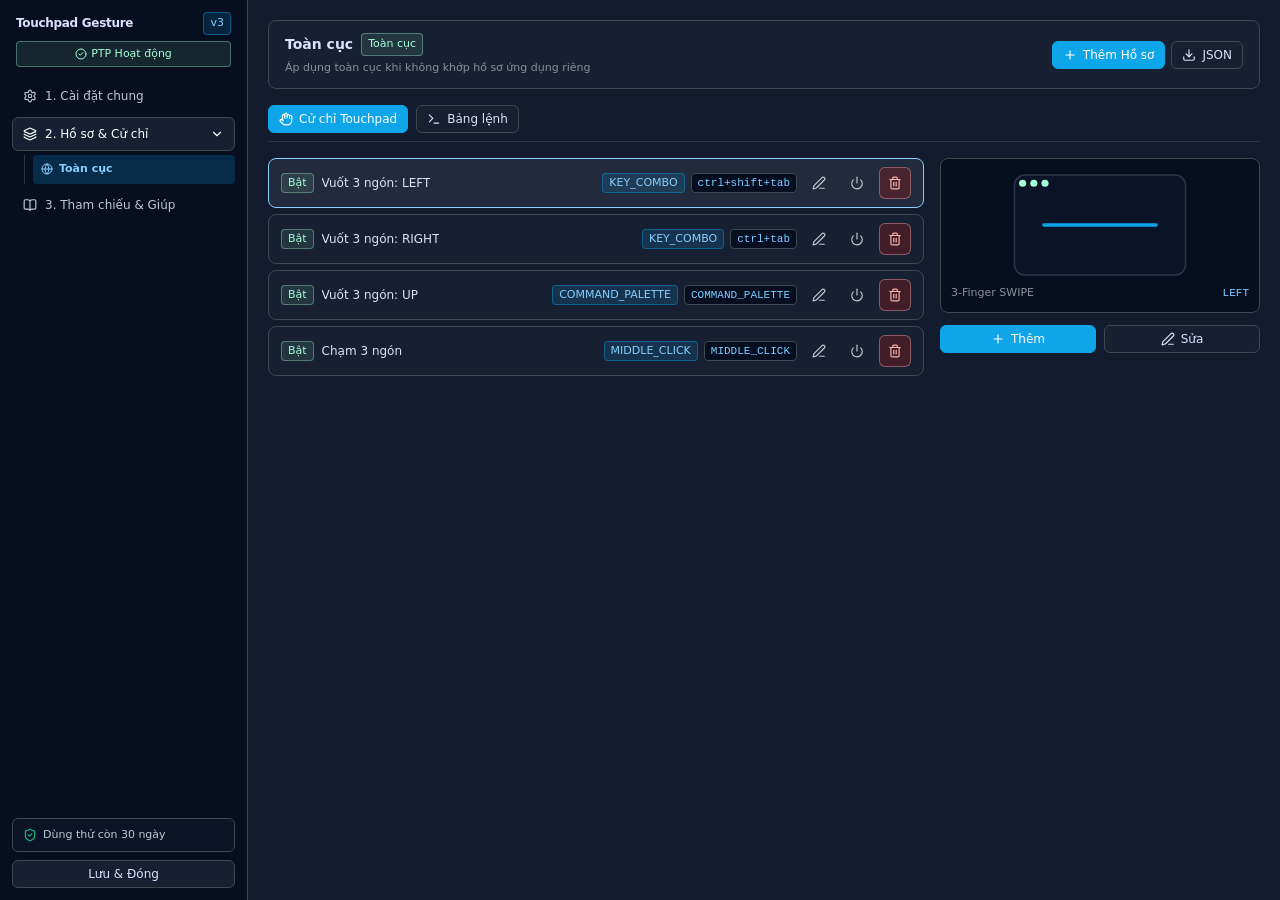
==== src/ui_dist/index.html @ 0cfd2b3a "feat(v3-ui): port Fluent V3 WebView2 UI, 8-action dispatcher, and kernel services from Touchpad Gest" ====
<!doctype html>
<html lang="en" class="dark">
  <head>
    <meta charset="UTF-8" />
    <meta name="viewport" content="width=device-width, initial-scale=1.0" />
    <title>UI Studio</title>
    <script type="module" crossorigin src="./assets/index-ChgM2ACS.js"></script>
    <link rel="stylesheet" crossorigin href="./assets/index-x9aZYpCh.css">
  </head>
  <body class="bg-[#0b1326] text-[#dae2fd] antialiased selection:bg-[#0ea5e9]/30">
    <div id="root"></div>
  </body>
</html>
---- src/ui_dist/assets/index-x9aZYpCh.css ----
/*! tailwindcss v4.3.5 | MIT License | https://tailwindcss.com */
@layer properties{@supports (((-webkit-hyphens:none)) and (not (margin-trim:block))) or ((-moz-orient:inline) and (not (color:rgb(from red r g b)))){*,:before,:after,::backdrop{--tw-translate-x:0;--tw-translate-y:0;--tw-translate-z:0;--tw-scale-x:1;--tw-scale-y:1;--tw-scale-z:1;--tw-rotate-x:initial;--tw-rotate-y:initial;--tw-rotate-z:initial;--tw-skew-x:initial;--tw-skew-y:initial;--tw-pan-x:initial;--tw-pan-y:initial;--tw-pinch-zoom:initial;--tw-space-y-reverse:0;--tw-space-x-reverse:0;--tw-divide-x-reverse:0;--tw-border-style:solid;--tw-divide-y-reverse:0;--tw-leading:initial;--tw-font-weight:initial;--tw-tracking:initial;--tw-ordinal:initial;--tw-slashed-zero:initial;--tw-numeric-figure:initial;--tw-numeric-spacing:initial;--tw-numeric-fraction:initial;--tw-shadow:0 0 #0000;--tw-shadow-color:initial;--tw-shadow-alpha:100%;--tw-inset-shadow:0 0 #0000;--tw-inset-shadow-color:initial;--tw-inset-shadow-alpha:100%;--tw-ring-color:initial;--tw-ring-shadow:0 0 #0000;--tw-inset-ring-color:initial;--tw-inset-ring-shadow:0 0 #0000;--tw-ring-inset:initial;--tw-ring-offset-width:0px;--tw-ring-offset-color:#fff;--tw-ring-offset-shadow:0 0 #0000;--tw-outline-style:solid;--tw-blur:initial;--tw-brightness:initial;--tw-contrast:initial;--tw-grayscale:initial;--tw-hue-rotate:initial;--tw-invert:initial;--tw-opacity:initial;--tw-saturate:initial;--tw-sepia:initial;--tw-drop-shadow:initial;--tw-drop-shadow-color:initial;--tw-drop-shadow-alpha:100%;--tw-drop-shadow-size:initial;--tw-backdrop-blur:initial;--tw-backdrop-brightness:initial;--tw-backdrop-contrast:initial;--tw-backdrop-grayscale:initial;--tw-backdrop-hue-rotate:initial;--tw-backdrop-invert:initial;--tw-backdrop-opacity:initial;--tw-backdrop-saturate:initial;--tw-backdrop-sepia:initial}}}@layer theme{:root,:host{--font-sans:"Segoe UI", system-ui, -apple-system, sans-serif;--font-mono:ui-monospace, SFMono-Regular, Menlo, Monaco, Consolas, "Liberation Mono", "Courier New", monospace;--color-black:#000;--color-white:#fff;--spacing:.25rem;--container-lg:32rem;--container-2xl:42rem;--container-6xl:72rem;--text-xs:.75rem;--text-xs--line-height:calc(1 / .75);--text-sm:.875rem;--text-sm--line-height:calc(1.25 / .875);--text-base:1rem;--text-base--line-height:calc(1.5 / 1);--text-lg:1.125rem;--text-lg--line-height:calc(1.75 / 1.125);--text-xl:1.25rem;--text-xl--line-height:calc(1.75 / 1.25);--font-weight-medium:500;--font-weight-semibold:600;--font-weight-bold:700;--tracking-tight:-.025em;--tracking-wide:.025em;--tracking-wider:.05em;--tracking-widest:.1em;--leading-tight:1.25;--leading-relaxed:1.625;--radius-md:.375rem;--radius-lg:.5rem;--radius-xl:.75rem;--default-transition-duration:.15s;--default-transition-timing-function:cubic-bezier(.4, 0, .2, 1);--default-font-family:var(--font-sans);--default-mono-font-family:var(--font-mono);--color-bg-root:#0b1326;--color-fg-main:#dae2fd}}@layer base{*,:after,:before,::backdrop{box-sizing:border-box;border:0 solid;margin:0;padding:0}::file-selector-button{box-sizing:border-box;border:0 solid;margin:0;padding:0}html,:host{-webkit-text-size-adjust:100%;tab-size:4;line-height:1.5;font-family:var(--default-font-family,-apple-system, BlinkMacSystemFont, "Segoe UI", Roboto, "Helvetica Neue", "Noto Sans", Arial, sans-serif, "Apple Color Emoji", "Segoe UI Emoji", "Segoe UI Symbol", "Noto Color Emoji");font-feature-settings:var(--default-font-feature-settings,normal);font-variation-settings:var(--default-font-variation-settings,normal);-webkit-tap-highlight-color:transparent}hr{height:0;color:inherit;border-top-width:1px}abbr:where([title]){-webkit-text-decoration:underline dotted;text-decoration:underline dotted}h1,h2,h3,h4,h5,h6{font-size:inherit;font-weight:inherit}a{color:inherit;-webkit-text-decoration:inherit;-webkit-text-decoration:inherit;-webkit-text-decoration:inherit;-webkit-text-decoration:inherit;text-decoration:inherit}b,strong{font-weight:bolder}code,kbd,samp,pre{font-family:var(--default-mono-font-family,ui-monospace, SFMono-Regular, Menlo, Monaco, Consolas, "Liberation Mono", "Courier New", monospace);font-feature-settings:var(--default-mono-font-feature-settings,normal);font-variation-settings:var(--default-mono-font-variation-settings,normal);font-size:1em}small{font-size:80%}sub,sup{vertical-align:baseline;font-size:75%;line-height:0;position:relative}sub{bottom:-.25em}sup{top:-.5em}table{text-indent:0;border-color:inherit;border-collapse:collapse}:-moz-focusring:where(:not(iframe)){outline:auto}progress{vertical-align:baseline}summary{display:list-item}ol,ul,menu{list-style:none}img,svg,video,canvas,audio,iframe,embed,object{vertical-align:middle;display:block}img,video{max-width:100%;height:auto}button,input,select,optgroup,textarea{font:inherit;font-feature-settings:inherit;font-variation-settings:inherit;letter-spacing:inherit;color:inherit;opacity:1;background-color:#0000;border-radius:0}::file-selector-button{font:inherit;font-feature-settings:inherit;font-variation-settings:inherit;letter-spacing:inherit;color:inherit;opacity:1;background-color:#0000;border-radius:0}:where(select:is([multiple],[size])) optgroup{font-weight:bolder}:where(select:is([multiple],[size])) optgroup option{padding-inline-start:20px}::file-selector-button{margin-inline-end:4px}::placeholder{opacity:1}@supports (not ((-webkit-appearance:-apple-pay-button))) or (contain-intrinsic-size:1px){::placeholder{color:currentColor}@supports (color:color-mix(in lab, red, red)){::placeholder{color:color-mix(in oklab, currentcolor 50%, transparent)}}}textarea{resize:vertical}::-webkit-search-decoration{-webkit-appearance:none}::-webkit-date-and-time-value{min-height:1lh;text-align:inherit}::-webkit-datetime-edit{display:inline-flex}::-webkit-datetime-edit-fields-wrapper{padding:0}::-webkit-datetime-edit{padding-block:0}::-webkit-datetime-edit-year-field{padding-block:0}::-webkit-datetime-edit-month-field{padding-block:0}::-webkit-datetime-edit-day-field{padding-block:0}::-webkit-datetime-edit-hour-field{padding-block:0}::-webkit-datetime-edit-minute-field{padding-block:0}::-webkit-datetime-edit-second-field{padding-block:0}::-webkit-datetime-edit-millisecond-field{padding-block:0}::-webkit-datetime-edit-meridiem-field{padding-block:0}::-webkit-calendar-picker-indicator{line-height:1}:-moz-ui-invalid{box-shadow:none}button,input:where([type=button],[type=reset],[type=submit]){appearance:button}::file-selector-button{appearance:button}::-webkit-inner-spin-button{height:auto}::-webkit-outer-spin-button{height:auto}[hidden]:where(:not([hidden=until-found])){display:none!important}html,body,#root{height:100%;margin:0;overflow:hidden}body{font-family:var(--font-sans);background-color:var(--color-bg-root);color:var(--color-fg-main)}}@layer components;@layer utilities{.\@container{container-type:inline-size}.pointer-events-none{pointer-events:none}.collapse{visibility:collapse}.invisible{visibility:hidden}.visible{visibility:visible}.sr-only{clip-path:inset(50%);white-space:nowrap;border-width:0;width:1px;height:1px;margin:-1px;padding:0;position:absolute;overflow:hidden}.not-sr-only{clip-path:none;white-space:normal;width:auto;height:auto;margin:0;padding:0;position:static;overflow:visible}.absolute{position:absolute}.fixed{position:fixed}.relative{position:relative}.static{position:static}.sticky{position:sticky}.inset-0{inset:0}.top-1\/2{top:50%}.top-2{top:calc(var(--spacing) * 2)}.top-3\.5{top:calc(var(--spacing) * 3.5)}.right-3\.5{right:calc(var(--spacing) * 3.5)}.left-1\/2{left:50%}.left-2\.5{left:calc(var(--spacing) * 2.5)}.isolate{isolation:isolate}.isolation-auto{isolation:auto}.z-50{z-index:50}.container{width:100%}@media (width>=40rem){.container{max-width:40rem}}@media (width>=48rem){.container{max-width:48rem}}@media (width>=64rem){.container{max-width:64rem}}@media (width>=80rem){.container{max-width:80rem}}@media (width>=96rem){.container{max-width:96rem}}.mx-auto{margin-inline:auto}.mt-1{margin-top:var(--spacing)}.mt-1\.5{margin-top:calc(var(--spacing) * 1.5)}.mt-2{margin-top:calc(var(--spacing) * 2)}.mt-3{margin-top:calc(var(--spacing) * 3)}.mr-1{margin-right:var(--spacing)}.mb-1{margin-bottom:var(--spacing)}.ml-3{margin-left:calc(var(--spacing) * 3)}.ml-6{margin-left:calc(var(--spacing) * 6)}.block{display:block}.contents{display:contents}.flex{display:flex}.flow-root{display:flow-root}.grid{display:grid}.hidden{display:none}.inline{display:inline}.inline-block{display:inline-block}.inline-flex{display:inline-flex}.inline-grid{display:inline-grid}.inline-table{display:inline-table}.list-item{display:list-item}.table{display:table}.table-caption{display:table-caption}.table-cell{display:table-cell}.table-column{display:table-column}.table-column-group{display:table-column-group}.table-footer-group{display:table-footer-group}.table-header-group{display:table-header-group}.table-row{display:table-row}.table-row-group{display:table-row-group}.h-1\.5{height:calc(var(--spacing) * 1.5)}.h-3{height:calc(var(--spacing) * 3)}.h-3\.5{height:calc(var(--spacing) * 3.5)}.h-4{height:calc(var(--spacing) * 4)}.h-5{height:calc(var(--spacing) * 5)}.h-7{height:calc(var(--spacing) * 7)}.h-8{height:calc(var(--spacing) * 8)}.h-9{height:calc(var(--spacing) * 9)}.h-11{height:calc(var(--spacing) * 11)}.h-28{height:calc(var(--spacing) * 28)}.h-\[calc\(100\%-1\.75rem\)\]{height:calc(100% - 1.75rem)}.h-full{height:100%}.h-screen{height:100vh}.max-h-28{max-height:calc(var(--spacing) * 28)}.max-h-32{max-height:calc(var(--spacing) * 32)}.max-h-48{max-height:calc(var(--spacing) * 48)}.max-h-56{max-height:calc(var(--spacing) * 56)}.max-h-60{max-height:calc(var(--spacing) * 60)}.max-h-\[88vh\]{max-height:88vh}.max-h-\[460px\]{max-height:460px}.min-h-0{min-height:0}.min-h-\[420px\]{min-height:420px}.w-1\.5{width:calc(var(--spacing) * 1.5)}.w-3{width:calc(var(--spacing) * 3)}.w-3\.5{width:calc(var(--spacing) * 3.5)}.w-4{width:calc(var(--spacing) * 4)}.w-8{width:calc(var(--spacing) * 8)}.w-9{width:calc(var(--spacing) * 9)}.w-12{width:calc(var(--spacing) * 12)}.w-16{width:calc(var(--spacing) * 16)}.w-28{width:calc(var(--spacing) * 28)}.w-\[248px\]{width:248px}.w-full{width:100%}.w-screen{width:100vw}.max-w-2xl{max-width:var(--container-2xl)}.max-w-6xl{max-width:var(--container-6xl)}.max-w-lg{max-width:var(--container-lg)}.min-w-0{min-width:0}.min-w-\[120px\]{min-width:120px}.min-w-\[140px\]{min-width:140px}.flex-1{flex:1}.shrink{flex-shrink:1}.shrink-0{flex-shrink:0}.grow{flex-grow:1}.border-collapse{border-collapse:collapse}.-translate-x-1\/2{--tw-translate-x:calc(calc(1 / 2 * 100%) * -1);translate:var(--tw-translate-x) var(--tw-translate-y)}.-translate-y-1\/2{--tw-translate-y:calc(calc(1 / 2 * 100%) * -1);translate:var(--tw-translate-x) var(--tw-translate-y)}.translate-none{translate:none}.scale-3d{scale:var(--tw-scale-x) var(--tw-scale-y) var(--tw-scale-z)}.transform{transform:var(--tw-rotate-x, ) var(--tw-rotate-y, ) var(--tw-rotate-z, ) var(--tw-skew-x, ) var(--tw-skew-y, )}.cursor-pointer{cursor:pointer}.touch-pinch-zoom{--tw-pinch-zoom:pinch-zoom;touch-action:var(--tw-pan-x, ) var(--tw-pan-y, ) var(--tw-pinch-zoom, )}.resize{resize:both}.grid-cols-1{grid-template-columns:repeat(1,minmax(0,1fr))}.grid-cols-2{grid-template-columns:repeat(2,minmax(0,1fr))}.flex-col{flex-direction:column}.flex-wrap{flex-wrap:wrap}.items-center{align-items:center}.justify-between{justify-content:space-between}.justify-center{justify-content:center}.justify-end{justify-content:flex-end}.justify-start{justify-content:flex-start}.gap-1{gap:var(--spacing)}.gap-1\.5{gap:calc(var(--spacing) * 1.5)}.gap-2{gap:calc(var(--spacing) * 2)}.gap-2\.5{gap:calc(var(--spacing) * 2.5)}.gap-3{gap:calc(var(--spacing) * 3)}.gap-4{gap:calc(var(--spacing) * 4)}:where(.space-y-0\.5>:not(:last-child)){--tw-space-y-reverse:0;margin-block-start:calc(calc(var(--spacing) * .5) * var(--tw-space-y-reverse));margin-block-end:calc(calc(var(--spacing) * .5) * calc(1 - var(--tw-space-y-reverse)))}:where(.space-y-1>:not(:last-child)){--tw-space-y-reverse:0;margin-block-start:calc(var(--spacing) * var(--tw-space-y-reverse));margin-block-end:calc(var(--spacing) * calc(1 - var(--tw-space-y-reverse)))}:where(.space-y-1\.5>:not(:last-child)){--tw-space-y-reverse:0;margin-block-start:calc(calc(var(--spacing) * 1.5) * var(--tw-space-y-reverse));margin-block-end:calc(calc(var(--spacing) * 1.5) * calc(1 - var(--tw-space-y-reverse)))}:where(.space-y-2>:not(:last-child)){--tw-space-y-reverse:0;margin-block-start:calc(calc(var(--spacing) * 2) * var(--tw-space-y-reverse));margin-block-end:calc(calc(var(--spacing) * 2) * calc(1 - var(--tw-space-y-reverse)))}:where(.space-y-2\.5>:not(:last-child)){--tw-space-y-reverse:0;margin-block-start:calc(calc(var(--spacing) * 2.5) * var(--tw-space-y-reverse));margin-block-end:calc(calc(var(--spacing) * 2.5) * calc(1 - var(--tw-space-y-reverse)))}:where(.space-y-3>:not(:last-child)){--tw-space-y-reverse:0;margin-block-start:calc(calc(var(--spacing) * 3) * var(--tw-space-y-reverse));margin-block-end:calc(calc(var(--spacing) * 3) * calc(1 - var(--tw-space-y-reverse)))}:where(.space-y-3\.5>:not(:last-child)){--tw-space-y-reverse:0;margin-block-start:calc(calc(var(--spacing) * 3.5) * var(--tw-space-y-reverse));margin-block-end:calc(calc(var(--spacing) * 3.5) * calc(1 - var(--tw-space-y-reverse)))}:where(.space-y-4>:not(:last-child)){--tw-space-y-reverse:0;margin-block-start:calc(calc(var(--spacing) * 4) * var(--tw-space-y-reverse));margin-block-end:calc(calc(var(--spacing) * 4) * calc(1 - var(--tw-space-y-reverse)))}:where(.space-y-5>:not(:last-child)){--tw-space-y-reverse:0;margin-block-start:calc(calc(var(--spacing) * 5) * var(--tw-space-y-reverse));margin-block-end:calc(calc(var(--spacing) * 5) * calc(1 - var(--tw-space-y-reverse)))}:where(.space-y-reverse>:not(:last-child)){--tw-space-y-reverse:1}:where(.space-x-reverse>:not(:last-child)){--tw-space-x-reverse:1}:where(.divide-x>:not(:last-child)){--tw-divide-x-reverse:0;border-inline-style:var(--tw-border-style);border-inline-start-width:calc(1px * var(--tw-divide-x-reverse));border-inline-end-width:calc(1px * calc(1 - var(--tw-divide-x-reverse)))}:where(.divide-y>:not(:last-child)){--tw-divide-y-reverse:0;border-bottom-style:var(--tw-border-style);border-top-style:var(--tw-border-style);border-top-width:calc(1px * var(--tw-divide-y-reverse));border-bottom-width:calc(1px * calc(1 - var(--tw-divide-y-reverse)))}:where(.divide-y-reverse>:not(:last-child)){--tw-divide-y-reverse:1}.truncate{text-overflow:ellipsis;white-space:nowrap;overflow:hidden}.overflow-auto{overflow:auto}.overflow-hidden{overflow:hidden}.overflow-y-auto{overflow-y:auto}.rounded{border-radius:.25rem}.rounded-full{border-radius:2147483647px}.rounded-lg{border-radius:var(--radius-lg)}.rounded-md{border-radius:var(--radius-md)}.rounded-xl{border-radius:var(--radius-xl)}.rounded-s{border-start-start-radius:.25rem;border-end-start-radius:.25rem}.rounded-ss{border-start-start-radius:.25rem}.rounded-e{border-start-end-radius:.25rem;border-end-end-radius:.25rem}.rounded-se{border-start-end-radius:.25rem}.rounded-ee{border-end-end-radius:.25rem}.rounded-es{border-end-start-radius:.25rem}.rounded-t{border-top-left-radius:.25rem;border-top-right-radius:.25rem}.rounded-l{border-top-left-radius:.25rem;border-bottom-left-radius:.25rem}.rounded-tl{border-top-left-radius:.25rem}.rounded-r{border-top-right-radius:.25rem;border-bottom-right-radius:.25rem}.rounded-tr{border-top-right-radius:.25rem}.rounded-b{border-bottom-right-radius:.25rem;border-bottom-left-radius:.25rem}.rounded-br{border-bottom-right-radius:.25rem}.rounded-bl{border-bottom-left-radius:.25rem}.border{border-style:var(--tw-border-style);border-width:1px}.border-x{border-inline-style:var(--tw-border-style);border-inline-width:1px}.border-y{border-block-style:var(--tw-border-style);border-block-width:1px}.border-s{border-inline-start-style:var(--tw-border-style);border-inline-start-width:1px}.border-e{border-inline-end-style:var(--tw-border-style);border-inline-end-width:1px}.border-bs{border-block-start-style:var(--tw-border-style);border-block-start-width:1px}.border-be{border-block-end-style:var(--tw-border-style);border-block-end-width:1px}.border-t{border-top-style:var(--tw-border-style);border-top-width:1px}.border-r{border-right-style:var(--tw-border-style);border-right-width:1px}.border-b{border-bottom-style:var(--tw-border-style);border-bottom-width:1px}.border-l{border-left-style:var(--tw-border-style);border-left-width:1px}.border-dashed{--tw-border-style:dashed;border-style:dashed}.border-\[\#0ea5e9\]{border-color:#0ea5e9}.border-\[\#0ea5e9\]\/40{border-color:oklab(68.4687% -.0798356 -.124464/.4)}.border-\[\#0ea5e9\]\/50{border-color:oklab(68.4687% -.0798356 -.124464/.5)}.border-\[\#2d3449\]{border-color:#2d3449}.border-\[\#3e4850\]{border-color:#3e4850}.border-\[\#10b981\]{border-color:#10b981}.border-\[\#89ceff\]{border-color:#89ceff}.border-\[\#a5ffd4\]\/35{border-color:oklab(93.1589% -.100532 .0312002/.35)}.border-\[\#ffb4ab\]\/40{border-color:oklab(83.8304% .0795457 .0401074/.4)}.border-transparent{border-color:#0000}.bg-\[\#0b1326\]{background-color:#0b1326}.bg-\[\#0ea5e9\]{background-color:#0ea5e9}.bg-\[\#0ea5e9\]\/5{background-color:oklab(68.4687% -.0798356 -.124464/.05)}.bg-\[\#0ea5e9\]\/15{background-color:oklab(68.4687% -.0798356 -.124464/.15)}.bg-\[\#0ea5e9\]\/20{background-color:oklab(68.4687% -.0798356 -.124464/.2)}.bg-\[\#2d3449\]{background-color:#2d3449}.bg-\[\#7f1d1d\]\/40{background-color:oklab(39.5843% .119886 .0577565/.4)}.bg-\[\#10b981\]{background-color:#10b981}.bg-\[\#060e20\]{background-color:#060e20}.bg-\[\#89ceff\]{background-color:#89ceff}.bg-\[\#131b2e\]{background-color:#131b2e}.bg-\[\#171f33\]{background-color:#171f33}.bg-\[\#222a3d\]{background-color:#222a3d}.bg-\[\#a5ffd4\]\/10{background-color:oklab(93.1589% -.100532 .0312002/.1)}.bg-\[\#ffb4ab\]\/15{background-color:oklab(83.8304% .0795457 .0401074/.15)}.bg-black\/65{background-color:#000000a6}@supports (color:color-mix(in lab, red, red)){.bg-black\/65{background-color:color-mix(in oklab, var(--color-black) 65%, transparent)}}.bg-transparent{background-color:#0000}.bg-white{background-color:var(--color-white)}.bg-repeat{background-repeat:repeat}.mask-no-clip{-webkit-mask-clip:no-clip;mask-clip:no-clip}.mask-repeat{-webkit-mask-repeat:repeat;mask-repeat:repeat}.p-0\.5{padding:calc(var(--spacing) * .5)}.p-1{padding:var(--spacing)}.p-1\.5{padding:calc(var(--spacing) * 1.5)}.p-2{padding:calc(var(--spacing) * 2)}.p-2\.5{padding:calc(var(--spacing) * 2.5)}.p-3{padding:calc(var(--spacing) * 3)}.p-4{padding:calc(var(--spacing) * 4)}.p-5{padding:calc(var(--spacing) * 5)}.p-6{padding:calc(var(--spacing) * 6)}.px-1{padding-inline:var(--spacing)}.px-1\.5{padding-inline:calc(var(--spacing) * 1.5)}.px-2{padding-inline:calc(var(--spacing) * 2)}.px-2\.5{padding-inline:calc(var(--spacing) * 2.5)}.px-3{padding-inline:calc(var(--spacing) * 3)}.px-3\.5{padding-inline:calc(var(--spacing) * 3.5)}.px-4{padding-inline:calc(var(--spacing) * 4)}.px-5{padding-inline:calc(var(--spacing) * 5)}.px-6{padding-inline:calc(var(--spacing) * 6)}.py-0\.5{padding-block:calc(var(--spacing) * .5)}.py-1{padding-block:var(--spacing)}.py-1\.5{padding-block:calc(var(--spacing) * 1.5)}.py-2{padding-block:calc(var(--spacing) * 2)}.py-3{padding-block:calc(var(--spacing) * 3)}.py-3\.5{padding-block:calc(var(--spacing) * 3.5)}.py-4{padding-block:calc(var(--spacing) * 4)}.pt-2{padding-top:calc(var(--spacing) * 2)}.pt-3{padding-top:calc(var(--spacing) * 3)}.pt-4{padding-top:calc(var(--spacing) * 4)}.pr-1{padding-right:var(--spacing)}.pb-2{padding-bottom:calc(var(--spacing) * 2)}.pb-3{padding-bottom:calc(var(--spacing) * 3)}.pb-4{padding-bottom:calc(var(--spacing) * 4)}.pl-1{padding-left:var(--spacing)}.pl-2{padding-left:calc(var(--spacing) * 2)}.pl-2\.5{padding-left:calc(var(--spacing) * 2.5)}.pl-8{padding-left:calc(var(--spacing) * 8)}.text-center{text-align:center}.text-left{text-align:left}.font-mono{font-family:var(--font-mono)}.text-base{font-size:var(--text-base);line-height:var(--tw-leading,var(--text-base--line-height))}.text-lg{font-size:var(--text-lg);line-height:var(--tw-leading,var(--text-lg--line-height))}.text-sm{font-size:var(--text-sm);line-height:var(--tw-leading,var(--text-sm--line-height))}.text-xl{font-size:var(--text-xl);line-height:var(--tw-leading,var(--text-xl--line-height))}.text-xs{font-size:var(--text-xs);line-height:var(--tw-leading,var(--text-xs--line-height))}.text-\[10px\]{font-size:10px}.text-\[11px\]{font-size:11px}.leading-relaxed{--tw-leading:var(--leading-relaxed);line-height:var(--leading-relaxed)}.leading-tight{--tw-leading:var(--leading-tight);line-height:var(--leading-tight)}.font-bold{--tw-font-weight:var(--font-weight-bold);font-weight:var(--font-weight-bold)}.font-medium{--tw-font-weight:var(--font-weight-medium);font-weight:var(--font-weight-medium)}.font-semibold{--tw-font-weight:var(--font-weight-semibold);font-weight:var(--font-weight-semibold)}.tracking-tight{--tw-tracking:var(--tracking-tight);letter-spacing:var(--tracking-tight)}.tracking-wide{--tw-tracking:var(--tracking-wide);letter-spacing:var(--tracking-wide)}.tracking-wider{--tw-tracking:var(--tracking-wider);letter-spacing:var(--tracking-wider)}.tracking-widest{--tw-tracking:var(--tracking-widest);letter-spacing:var(--tracking-widest)}.text-wrap{text-wrap:wrap}.text-clip{text-overflow:clip}.text-ellipsis{text-overflow:ellipsis}.whitespace-nowrap{white-space:nowrap}.whitespace-pre-line{white-space:pre-line}.text-\[\#0ea5e9\]{color:#0ea5e9}.text-\[\#7bd0ff\]{color:#7bd0ff}.text-\[\#10b981\]{color:#10b981}.text-\[\#060e20\]{color:#060e20}.text-\[\#89ceff\]{color:#89ceff}.text-\[\#8892a0\]{color:#8892a0}.text-\[\#88929b\]{color:#88929b}.text-\[\#a5ffd4\]{color:#a5ffd4}.text-\[\#bec8d2\]{color:#bec8d2}.text-\[\#c0c1ff\]{color:#c0c1ff}.text-\[\#dae2fd\]{color:#dae2fd}.text-\[\#ffb4ab\]{color:#ffb4ab}.text-white{color:var(--color-white)}.capitalize{text-transform:capitalize}.lowercase{text-transform:lowercase}.normal-case{text-transform:none}.uppercase{text-transform:uppercase}.italic{font-style:italic}.not-italic{font-style:normal}.diagonal-fractions{--tw-numeric-fraction:diagonal-fractions;font-variant-numeric:var(--tw-ordinal, ) var(--tw-slashed-zero, ) var(--tw-numeric-figure, ) var(--tw-numeric-spacing, ) var(--tw-numeric-fraction, )}.lining-nums{--tw-numeric-figure:lining-nums;font-variant-numeric:var(--tw-ordinal, ) var(--tw-slashed-zero, ) var(--tw-numeric-figure, ) var(--tw-numeric-spacing, ) var(--tw-numeric-fraction, )}.oldstyle-nums{--tw-numeric-figure:oldstyle-nums;font-variant-numeric:var(--tw-ordinal, ) var(--tw-slashed-zero, ) var(--tw-numeric-figure, ) var(--tw-numeric-spacing, ) var(--tw-numeric-fraction, )}.ordinal{--tw-ordinal:ordinal;font-variant-numeric:var(--tw-ordinal, ) var(--tw-slashed-zero, ) var(--tw-numeric-figure, ) var(--tw-numeric-spacing, ) var(--tw-numeric-fraction, )}.proportional-nums{--tw-numeric-spacing:proportional-nums;font-variant-numeric:var(--tw-ordinal, ) var(--tw-slashed-zero, ) var(--tw-numeric-figure, ) var(--tw-numeric-spacing, ) var(--tw-numeric-fraction, )}.slashed-zero{--tw-slashed-zero:slashed-zero;font-variant-numeric:var(--tw-ordinal, ) var(--tw-slashed-zero, ) var(--tw-numeric-figure, ) var(--tw-numeric-spacing, ) var(--tw-numeric-fraction, )}.stacked-fractions{--tw-numeric-fraction:stacked-fractions;font-variant-numeric:var(--tw-ordinal, ) var(--tw-slashed-zero, ) var(--tw-numeric-figure, ) var(--tw-numeric-spacing, ) var(--tw-numeric-fraction, )}.tabular-nums{--tw-numeric-spacing:tabular-nums;font-variant-numeric:var(--tw-ordinal, ) var(--tw-slashed-zero, ) var(--tw-numeric-figure, ) var(--tw-numeric-spacing, ) var(--tw-numeric-fraction, )}.normal-nums{font-variant-numeric:normal}.line-through{text-decoration-line:line-through}.no-underline{text-decoration-line:none}.overline{text-decoration-line:overline}.underline{text-decoration-line:underline}.antialiased{-webkit-font-smoothing:antialiased;-moz-osx-font-smoothing:grayscale}.subpixel-antialiased{-webkit-font-smoothing:auto;-moz-osx-font-smoothing:auto}.accent-\[\#0ea5e9\]{accent-color:#0ea5e9}.opacity-55{opacity:.55}.shadow{--tw-shadow:0 1px 3px 0 var(--tw-shadow-color,#0000001a), 0 1px 2px -1px var(--tw-shadow-color,#0000001a);box-shadow:var(--tw-inset-shadow), var(--tw-inset-ring-shadow), var(--tw-ring-offset-shadow), var(--tw-ring-shadow), var(--tw-shadow)}.shadow-2xl{--tw-shadow:0 25px 50px -12px var(--tw-shadow-color,#00000040);box-shadow:var(--tw-inset-shadow), var(--tw-inset-ring-shadow), var(--tw-ring-offset-shadow), var(--tw-ring-shadow), var(--tw-shadow)}.shadow-sm{--tw-shadow:0 1px 3px 0 var(--tw-shadow-color,#0000001a), 0 1px 2px -1px var(--tw-shadow-color,#0000001a);box-shadow:var(--tw-inset-shadow), var(--tw-inset-ring-shadow), var(--tw-ring-offset-shadow), var(--tw-ring-shadow), var(--tw-shadow)}.shadow-xl{--tw-shadow:0 20px 25px -5px var(--tw-shadow-color,#0000001a), 0 8px 10px -6px var(--tw-shadow-color,#0000001a);box-shadow:var(--tw-inset-shadow), var(--tw-inset-ring-shadow), var(--tw-ring-offset-shadow), var(--tw-ring-shadow), var(--tw-shadow)}.inset-ring{--tw-inset-ring-shadow:inset 0 0 0 1px var(--tw-inset-ring-color,currentcolor);box-shadow:var(--tw-inset-shadow), var(--tw-inset-ring-shadow), var(--tw-ring-offset-shadow), var(--tw-ring-shadow), var(--tw-shadow)}.outline{outline-style:var(--tw-outline-style);outline-width:1px}.blur{--tw-blur:blur(8px);filter:var(--tw-blur, ) var(--tw-brightness, ) var(--tw-contrast, ) var(--tw-grayscale, ) var(--tw-hue-rotate, ) var(--tw-invert, ) var(--tw-saturate, ) var(--tw-sepia, ) var(--tw-drop-shadow, )}.drop-shadow{--tw-drop-shadow-size:drop-shadow(0 1px 2px var(--tw-drop-shadow-color,#0000001a)) drop-shadow(0 1px 1px var(--tw-drop-shadow-color,#0000000f));--tw-drop-shadow:drop-shadow(0 1px 2px #0000001a) drop-shadow(0 1px 1px #0000000f);filter:var(--tw-blur, ) var(--tw-brightness, ) var(--tw-contrast, ) var(--tw-grayscale, ) var(--tw-hue-rotate, ) var(--tw-invert, ) var(--tw-saturate, ) var(--tw-sepia, ) var(--tw-drop-shadow, )}.filter\!{filter:var(--tw-blur, ) var(--tw-brightness, ) var(--tw-contrast, ) var(--tw-grayscale, ) var(--tw-hue-rotate, ) var(--tw-invert, ) var(--tw-saturate, ) var(--tw-sepia, ) var(--tw-drop-shadow, )!important}.backdrop-blur{--tw-backdrop-blur:blur(8px);-webkit-backdrop-filter:var(--tw-backdrop-blur, ) var(--tw-backdrop-brightness, ) var(--tw-backdrop-contrast, ) var(--tw-backdrop-grayscale, ) var(--tw-backdrop-hue-rotate, ) var(--tw-backdrop-invert, ) var(--tw-backdrop-opacity, ) var(--tw-backdrop-saturate, ) var(--tw-backdrop-sepia, );backdrop-filter:var(--tw-backdrop-blur, ) var(--tw-backdrop-brightness, ) var(--tw-backdrop-contrast, ) var(--tw-backdrop-grayscale, ) var(--tw-backdrop-hue-rotate, ) var(--tw-backdrop-invert, ) var(--tw-backdrop-opacity, ) var(--tw-backdrop-saturate, ) var(--tw-backdrop-sepia, )}.backdrop-blur-\[1px\]{--tw-backdrop-blur:blur(1px);-webkit-backdrop-filter:var(--tw-backdrop-blur, ) var(--tw-backdrop-brightness, ) var(--tw-backdrop-contrast, ) var(--tw-backdrop-grayscale, ) var(--tw-backdrop-hue-rotate, ) var(--tw-backdrop-invert, ) var(--tw-backdrop-opacity, ) var(--tw-backdrop-saturate, ) var(--tw-backdrop-sepia, );backdrop-filter:var(--tw-backdrop-blur, ) var(--tw-backdrop-brightness, ) var(--tw-backdrop-contrast, ) var(--tw-backdrop-grayscale, ) var(--tw-backdrop-hue-rotate, ) var(--tw-backdrop-invert, ) var(--tw-backdrop-opacity, ) var(--tw-backdrop-saturate, ) var(--tw-backdrop-sepia, )}.backdrop-grayscale{--tw-backdrop-grayscale:grayscale(100%);-webkit-backdrop-filter:var(--tw-backdrop-blur, ) var(--tw-backdrop-brightness, ) var(--tw-backdrop-contrast, ) var(--tw-backdrop-grayscale, ) var(--tw-backdrop-hue-rotate, ) var(--tw-backdrop-invert, ) var(--tw-backdrop-opacity, ) var(--tw-backdrop-saturate, ) var(--tw-backdrop-sepia, );backdrop-filter:var(--tw-backdrop-blur, ) var(--tw-backdrop-brightness, ) var(--tw-backdrop-contrast, ) var(--tw-backdrop-grayscale, ) var(--tw-backdrop-hue-rotate, ) var(--tw-backdrop-invert, ) var(--tw-backdrop-opacity, ) var(--tw-backdrop-saturate, ) var(--tw-backdrop-sepia, )}.backdrop-invert{--tw-backdrop-invert:invert(100%);-webkit-backdrop-filter:var(--tw-backdrop-blur, ) var(--tw-backdrop-brightness, ) var(--tw-backdrop-contrast, ) var(--tw-backdrop-grayscale, ) var(--tw-backdrop-hue-rotate, ) var(--tw-backdrop-invert, ) var(--tw-backdrop-opacity, ) var(--tw-backdrop-saturate, ) var(--tw-backdrop-sepia, );backdrop-filter:var(--tw-backdrop-blur, ) var(--tw-backdrop-brightness, ) var(--tw-backdrop-contrast, ) var(--tw-backdrop-grayscale, ) var(--tw-backdrop-hue-rotate, ) var(--tw-backdrop-invert, ) var(--tw-backdrop-opacity, ) var(--tw-backdrop-saturate, ) var(--tw-backdrop-sepia, )}.backdrop-sepia{--tw-backdrop-sepia:sepia(100%);-webkit-backdrop-filter:var(--tw-backdrop-blur, ) var(--tw-backdrop-brightness, ) var(--tw-backdrop-contrast, ) var(--tw-backdrop-grayscale, ) var(--tw-backdrop-hue-rotate, ) var(--tw-backdrop-invert, ) var(--tw-backdrop-opacity, ) var(--tw-backdrop-saturate, ) var(--tw-backdrop-sepia, );backdrop-filter:var(--tw-backdrop-blur, ) var(--tw-backdrop-brightness, ) var(--tw-backdrop-contrast, ) var(--tw-backdrop-grayscale, ) var(--tw-backdrop-hue-rotate, ) var(--tw-backdrop-invert, ) var(--tw-backdrop-opacity, ) var(--tw-backdrop-saturate, ) var(--tw-backdrop-sepia, )}.backdrop-filter{-webkit-backdrop-filter:var(--tw-backdrop-blur, ) var(--tw-backdrop-brightness, ) var(--tw-backdrop-contrast, ) var(--tw-backdrop-grayscale, ) var(--tw-backdrop-hue-rotate, ) var(--tw-backdrop-invert, ) var(--tw-backdrop-opacity, ) var(--tw-backdrop-saturate, ) var(--tw-backdrop-sepia, );backdrop-filter:var(--tw-backdrop-blur, ) var(--tw-backdrop-brightness, ) var(--tw-backdrop-contrast, ) var(--tw-backdrop-grayscale, ) var(--tw-backdrop-hue-rotate, ) var(--tw-backdrop-invert, ) var(--tw-backdrop-opacity, ) var(--tw-backdrop-saturate, ) var(--tw-backdrop-sepia, )}.transition{transition-property:color,background-color,border-color,outline-color,text-decoration-color,fill,stroke,--tw-gradient-from,--tw-gradient-via,--tw-gradient-to,opacity,box-shadow,transform,translate,scale,rotate,filter,-webkit-backdrop-filter,backdrop-filter,display,content-visibility,overlay,pointer-events;transition-timing-function:var(--tw-ease,var(--default-transition-timing-function));transition-duration:var(--tw-duration,var(--default-transition-duration))}.transition-colors{transition-property:color,background-color,border-color,outline-color,text-decoration-color,fill,stroke,--tw-gradient-from,--tw-gradient-via,--tw-gradient-to;transition-timing-function:var(--tw-ease,var(--default-transition-timing-function));transition-duration:var(--tw-duration,var(--default-transition-duration))}.transition-transform{transition-property:transform,translate,scale,rotate;transition-timing-function:var(--tw-ease,var(--default-transition-timing-function));transition-duration:var(--tw-duration,var(--default-transition-duration))}:where(.divide-x-reverse>:not(:last-child)){--tw-divide-x-reverse:1}.ring-inset{--tw-ring-inset:inset}.selection\:bg-\[\#0ea5e9\]\/30 ::selection{background-color:oklab(68.4687% -.0798356 -.124464/.3)}.selection\:bg-\[\#0ea5e9\]\/30::selection{background-color:oklab(68.4687% -.0798356 -.124464/.3)}.placeholder\:text-\[\#606b74\]::placeholder{color:#606b74}@media (hover:hover){.hover\:bg-\[\#0ea5e9\]\/20:hover{background-color:oklab(68.4687% -.0798356 -.124464/.2)}.hover\:bg-\[\#1e273f\]:hover{background-color:#1e273f}.hover\:bg-\[\#34d399\]:hover{background-color:#34d399}.hover\:bg-\[\#38bdf8\]:hover{background-color:#38bdf8}.hover\:bg-\[\#131b2e\]:hover{background-color:#131b2e}.hover\:bg-\[\#171f33\]:hover{background-color:#171f33}.hover\:bg-\[\#222a3d\]:hover{background-color:#222a3d}.hover\:bg-\[\#991b1b\]\/60:hover{background-color:oklab(44.3687% .143866 .0729859/.6)}.hover\:text-\[\#dae2fd\]:hover{color:#dae2fd}.hover\:text-white:hover{color:var(--color-white)}}.focus\:outline-none:focus{--tw-outline-style:none;outline-style:none}.focus-visible\:border-\[\#89ceff\]:focus-visible{border-color:#89ceff}.focus-visible\:ring-1:focus-visible{--tw-ring-shadow:var(--tw-ring-inset, ) 0 0 0 calc(1px + var(--tw-ring-offset-width)) var(--tw-ring-color,currentcolor);box-shadow:var(--tw-inset-shadow), var(--tw-inset-ring-shadow), var(--tw-ring-offset-shadow), var(--tw-ring-shadow), var(--tw-shadow)}.focus-visible\:ring-\[\#89ceff\]:focus-visible{--tw-ring-color:#89ceff}.focus-visible\:outline-none:focus-visible{--tw-outline-style:none;outline-style:none}.disabled\:pointer-events-none:disabled{pointer-events:none}.disabled\:opacity-50:disabled{opacity:.5}.data-\[state\=checked\]\:translate-x-4[data-state=checked]{--tw-translate-x:calc(var(--spacing) * 4);translate:var(--tw-translate-x) var(--tw-translate-y)}.data-\[state\=checked\]\:border-\[\#0ea5e9\][data-state=checked]{border-color:#0ea5e9}.data-\[state\=checked\]\:bg-\[\#0ea5e9\][data-state=checked]{background-color:#0ea5e9}.data-\[state\=unchecked\]\:translate-x-0\.5[data-state=unchecked]{--tw-translate-x:calc(var(--spacing) * .5);translate:var(--tw-translate-x) var(--tw-translate-y)}.data-\[state\=unchecked\]\:bg-\[\#060e20\][data-state=unchecked]{background-color:#060e20}@media (width>=40rem){.sm\:col-span-2{grid-column:span 2/span 2}.sm\:grid-cols-3{grid-template-columns:repeat(3,minmax(0,1fr))}}@media (width>=64rem){.lg\:col-span-2{grid-column:span 2/span 2}.lg\:col-span-3{grid-column:span 3/span 3}.lg\:grid-cols-3{grid-template-columns:repeat(3,minmax(0,1fr))}.lg\:grid-cols-4{grid-template-columns:repeat(4,minmax(0,1fr))}}}@property --tw-translate-x{syntax:"*";inherits:false;initial-value:0}@property --tw-translate-y{syntax:"*";inherits:false;initial-value:0}@property --tw-translate-z{syntax:"*";inherits:false;initial-value:0}@property --tw-scale-x{syntax:"*";inherits:false;initial-value:1}@property --tw-scale-y{syntax:"*";inherits:false;initial-value:1}@property --tw-scale-z{syntax:"*";inherits:false;initial-value:1}@property --tw-rotate-x{syntax:"*";inherits:false}@property --tw-rotate-y{syntax:"*";inherits:false}@property --tw-rotate-z{syntax:"*";inherits:false}@property --tw-skew-x{syntax:"*";inherits:false}@property --tw-skew-y{syntax:"*";inherits:false}@property --tw-pan-x{syntax:"*";inherits:false}@property --tw-pan-y{syntax:"*";inherits:false}@property --tw-pinch-zoom{syntax:"*";inherits:false}@property --tw-space-y-reverse{syntax:"*";inherits:false;initial-value:0}@property --tw-space-x-reverse{syntax:"*";inherits:false;initial-value:0}@property --tw-divide-x-reverse{syntax:"*";inherits:false;initial-value:0}@property --tw-border-style{syntax:"*";inherits:false;initial-value:solid}@property --tw-divide-y-reverse{syntax:"*";inherits:false;initial-value:0}@property --tw-leading{syntax:"*";inherits:false}@property --tw-font-weight{syntax:"*";inherits:false}@property --tw-tracking{syntax:"*";inherits:false}@property --tw-ordinal{syntax:"*";inherits:false}@property --tw-slashed-zero{syntax:"*";inherits:false}@property --tw-numeric-figure{syntax:"*";inherits:false}@property --tw-numeric-spacing{syntax:"*";inherits:false}@property --tw-numeric-fraction{syntax:"*";inherits:false}@property --tw-shadow{syntax:"*";inherits:false;initial-value:0 0 #0000}@property --tw-shadow-color{syntax:"*";inherits:false}@property --tw-shadow-alpha{syntax:"<percentage>";inherits:false;initial-value:100%}@property --tw-inset-shadow{syntax:"*";inherits:false;initial-value:0 0 #0000}@property --tw-inset-shadow-color{syntax:"*";inherits:false}@property --tw-inset-shadow-alpha{syntax:"<percentage>";inherits:false;initial-value:100%}@property --tw-ring-color{syntax:"*";inherits:false}@property --tw-ring-shadow{syntax:"*";inherits:false;initial-value:0 0 #0000}@property --tw-inset-ring-color{syntax:"*";inherits:false}@property --tw-inset-ring-shadow{syntax:"*";inherits:false;initial-value:0 0 #0000}@property --tw-ring-inset{syntax:"*";inherits:false}@property --tw-ring-offset-width{syntax:"<length>";inherits:false;initial-value:0}@property --tw-ring-offset-color{syntax:"*";inherits:false;initial-value:#fff}@property --tw-ring-offset-shadow{syntax:"*";inherits:false;initial-value:0 0 #0000}@property --tw-outline-style{syntax:"*";inherits:false;initial-value:solid}@property --tw-blur{syntax:"*";inherits:false}@property --tw-brightness{syntax:"*";inherits:false}@property --tw-contrast{syntax:"*";inherits:false}@property --tw-grayscale{syntax:"*";inherits:false}@property --tw-hue-rotate{syntax:"*";inherits:false}@property --tw-invert{syntax:"*";inherits:false}@property --tw-opacity{syntax:"*";inherits:false}@property --tw-saturate{syntax:"*";inherits:false}@property --tw-sepia{syntax:"*";inherits:false}@property --tw-drop-shadow{syntax:"*";inherits:false}@property --tw-drop-shadow-color{syntax:"*";inherits:false}@property --tw-drop-shadow-alpha{syntax:"<percentage>";inherits:false;initial-value:100%}@property --tw-drop-shadow-size{syntax:"*";inherits:false}@property --tw-backdrop-blur{syntax:"*";inherits:false}@property --tw-backdrop-brightness{syntax:"*";inherits:false}@property --tw-backdrop-contrast{syntax:"*";inherits:false}@property --tw-backdrop-grayscale{syntax:"*";inherits:false}@property --tw-backdrop-hue-rotate{syntax:"*";inherits:false}@property --tw-backdrop-invert{syntax:"*";inherits:false}@property --tw-backdrop-opacity{syntax:"*";inherits:false}@property --tw-backdrop-saturate{syntax:"*";inherits:false}@property --tw-backdrop-sepia{syntax:"*";inherits:false}
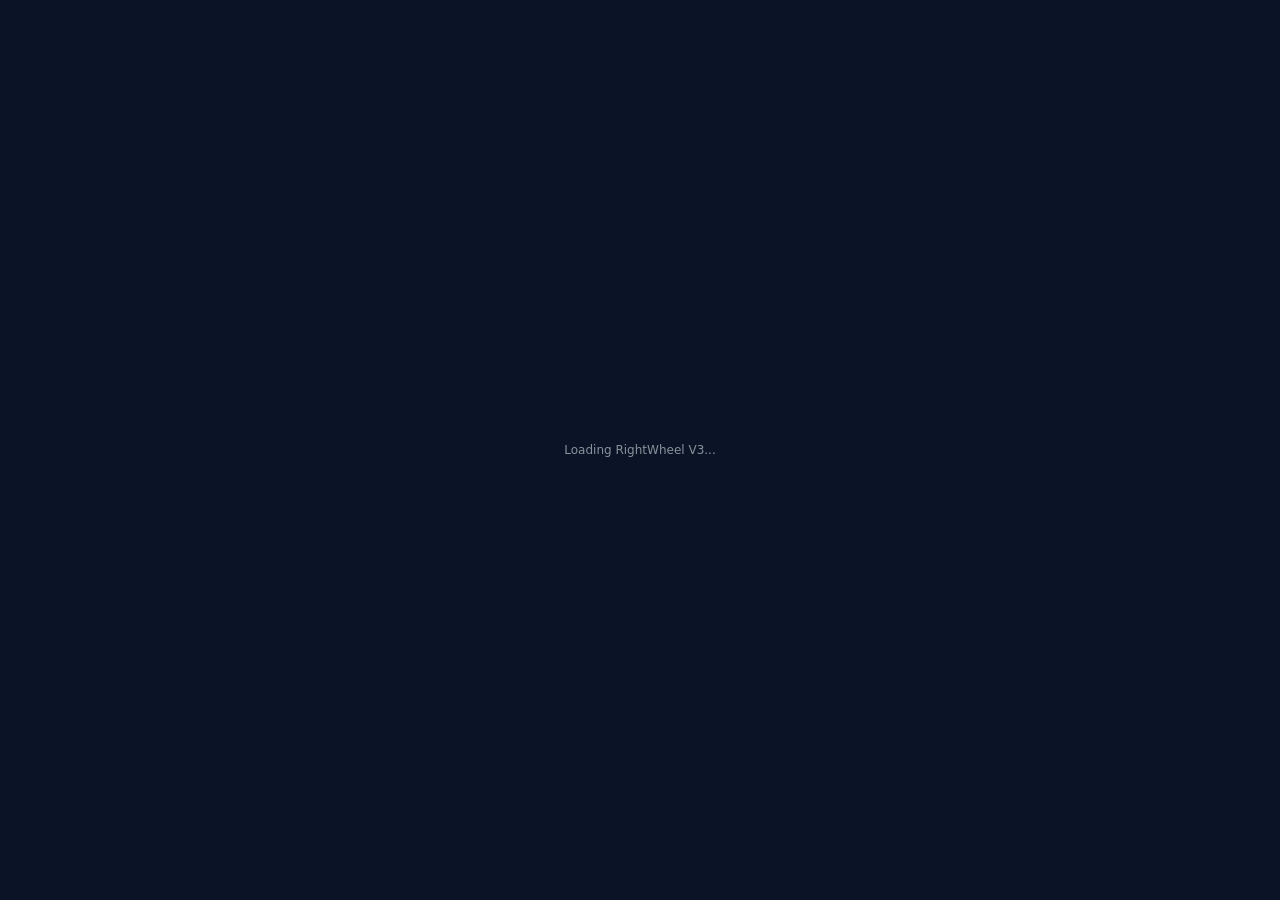
==== commit 9f70be38: "feat(f016): complete RightWheel V3 UI customization, draw gestures, button fixes & build" ====
--- a/src/ui_dist/index.html
+++ b/src/ui_dist/index.html
@@ -4,8 +4,9 @@
     <meta charset="UTF-8" />
     <meta name="viewport" content="width=device-width, initial-scale=1.0" />
     <title>UI Studio</title>
-    <script type="module" crossorigin src="./assets/index-ChgM2ACS.js"></script>
-    <link rel="stylesheet" crossorigin href="./assets/index-x9aZYpCh.css">
+    <link rel="icon" type="image/png" href="./logo.png" />
+    <script type="module" crossorigin src="./assets/index-DUYi17MR.js"></script>
+    <link rel="stylesheet" crossorigin href="./assets/index-BOB5jwGE.css">
   </head>
   <body class="bg-[#0b1326] text-[#dae2fd] antialiased selection:bg-[#0ea5e9]/30">
     <div id="root"></div>
--- a/src/ui_dist/assets/index-BOB5jwGE.css
+++ b/src/ui_dist/assets/index-BOB5jwGE.css
@@ -0,0 +1,2 @@
+/*! tailwindcss v4.3.5 | MIT License | https://tailwindcss.com */
+@layer properties{@supports (((-webkit-hyphens:none)) and (not (margin-trim:block))) or ((-moz-orient:inline) and (not (color:rgb(from red r g b)))){*,:before,:after,::backdrop{--tw-translate-x:0;--tw-translate-y:0;--tw-translate-z:0;--tw-scale-x:1;--tw-scale-y:1;--tw-scale-z:1;--tw-rotate-x:initial;--tw-rotate-y:initial;--tw-rotate-z:initial;--tw-skew-x:initial;--tw-skew-y:initial;--tw-pan-x:initial;--tw-pan-y:initial;--tw-pinch-zoom:initial;--tw-space-y-reverse:0;--tw-space-x-reverse:0;--tw-divide-x-reverse:0;--tw-border-style:solid;--tw-divide-y-reverse:0;--tw-leading:initial;--tw-font-weight:initial;--tw-tracking:initial;--tw-ordinal:initial;--tw-slashed-zero:initial;--tw-numeric-figure:initial;--tw-numeric-spacing:initial;--tw-numeric-fraction:initial;--tw-shadow:0 0 #0000;--tw-shadow-color:initial;--tw-shadow-alpha:100%;--tw-inset-shadow:0 0 #0000;--tw-inset-shadow-color:initial;--tw-inset-shadow-alpha:100%;--tw-ring-color:initial;--tw-ring-shadow:0 0 #0000;--tw-inset-ring-color:initial;--tw-inset-ring-shadow:0 0 #0000;--tw-ring-inset:initial;--tw-ring-offset-width:0px;--tw-ring-offset-color:#fff;--tw-ring-offset-shadow:0 0 #0000;--tw-outline-style:solid;--tw-blur:initial;--tw-brightness:initial;--tw-contrast:initial;--tw-grayscale:initial;--tw-hue-rotate:initial;--tw-invert:initial;--tw-opacity:initial;--tw-saturate:initial;--tw-sepia:initial;--tw-drop-shadow:initial;--tw-drop-shadow-color:initial;--tw-drop-shadow-alpha:100%;--tw-drop-shadow-size:initial;--tw-backdrop-blur:initial;--tw-backdrop-brightness:initial;--tw-backdrop-contrast:initial;--tw-backdrop-grayscale:initial;--tw-backdrop-hue-rotate:initial;--tw-backdrop-invert:initial;--tw-backdrop-opacity:initial;--tw-backdrop-saturate:initial;--tw-backdrop-sepia:initial}}}@layer theme{:root,:host{--font-sans:"Segoe UI", system-ui, -apple-system, sans-serif;--font-mono:ui-monospace, SFMono-Regular, Menlo, Monaco, Consolas, "Liberation Mono", "Courier New", monospace;--color-black:#000;--color-white:#fff;--spacing:.25rem;--container-lg:32rem;--container-2xl:42rem;--container-6xl:72rem;--text-xs:.75rem;--text-xs--line-height:calc(1 / .75);--text-sm:.875rem;--text-sm--line-height:calc(1.25 / .875);--text-base:1rem;--text-base--line-height:calc(1.5 / 1);--text-lg:1.125rem;--text-lg--line-height:calc(1.75 / 1.125);--text-xl:1.25rem;--text-xl--line-height:calc(1.75 / 1.25);--font-weight-medium:500;--font-weight-semibold:600;--font-weight-bold:700;--tracking-tight:-.025em;--tracking-wide:.025em;--tracking-wider:.05em;--tracking-widest:.1em;--leading-tight:1.25;--leading-relaxed:1.625;--radius-md:.375rem;--radius-lg:.5rem;--radius-xl:.75rem;--default-transition-duration:.15s;--default-transition-timing-function:cubic-bezier(.4, 0, .2, 1);--default-font-family:var(--font-sans);--default-mono-font-family:var(--font-mono);--color-bg-root:#0b1326;--color-fg-main:#dae2fd}}@layer base{*,:after,:before,::backdrop{box-sizing:border-box;border:0 solid;margin:0;padding:0}::file-selector-button{box-sizing:border-box;border:0 solid;margin:0;padding:0}html,:host{-webkit-text-size-adjust:100%;tab-size:4;line-height:1.5;font-family:var(--default-font-family,-apple-system, BlinkMacSystemFont, "Segoe UI", Roboto, "Helvetica Neue", "Noto Sans", Arial, sans-serif, "Apple Color Emoji", "Segoe UI Emoji", "Segoe UI Symbol", "Noto Color Emoji");font-feature-settings:var(--default-font-feature-settings,normal);font-variation-settings:var(--default-font-variation-settings,normal);-webkit-tap-highlight-color:transparent}hr{height:0;color:inherit;border-top-width:1px}abbr:where([title]){-webkit-text-decoration:underline dotted;text-decoration:underline dotted}h1,h2,h3,h4,h5,h6{font-size:inherit;font-weight:inherit}a{color:inherit;-webkit-text-decoration:inherit;-webkit-text-decoration:inherit;-webkit-text-decoration:inherit;-webkit-text-decoration:inherit;text-decoration:inherit}b,strong{font-weight:bolder}code,kbd,samp,pre{font-family:var(--default-mono-font-family,ui-monospace, SFMono-Regular, Menlo, Monaco, Consolas, "Liberation Mono", "Courier New", monospace);font-feature-settings:var(--default-mono-font-feature-settings,normal);font-variation-settings:var(--default-mono-font-variation-settings,normal);font-size:1em}small{font-size:80%}sub,sup{vertical-align:baseline;font-size:75%;line-height:0;position:relative}sub{bottom:-.25em}sup{top:-.5em}table{text-indent:0;border-color:inherit;border-collapse:collapse}:-moz-focusring:where(:not(iframe)){outline:auto}progress{vertical-align:baseline}summary{display:list-item}ol,ul,menu{list-style:none}img,svg,video,canvas,audio,iframe,embed,object{vertical-align:middle;display:block}img,video{max-width:100%;height:auto}button,input,select,optgroup,textarea{font:inherit;font-feature-settings:inherit;font-variation-settings:inherit;letter-spacing:inherit;color:inherit;opacity:1;background-color:#0000;border-radius:0}::file-selector-button{font:inherit;font-feature-settings:inherit;font-variation-settings:inherit;letter-spacing:inherit;color:inherit;opacity:1;background-color:#0000;border-radius:0}:where(select:is([multiple],[size])) optgroup{font-weight:bolder}:where(select:is([multiple],[size])) optgroup option{padding-inline-start:20px}::file-selector-button{margin-inline-end:4px}::placeholder{opacity:1}@supports (not ((-webkit-appearance:-apple-pay-button))) or (contain-intrinsic-size:1px){::placeholder{color:currentColor}@supports (color:color-mix(in lab, red, red)){::placeholder{color:color-mix(in oklab, currentcolor 50%, transparent)}}}textarea{resize:vertical}::-webkit-search-decoration{-webkit-appearance:none}::-webkit-date-and-time-value{min-height:1lh;text-align:inherit}::-webkit-datetime-edit{display:inline-flex}::-webkit-datetime-edit-fields-wrapper{padding:0}::-webkit-datetime-edit{padding-block:0}::-webkit-datetime-edit-year-field{padding-block:0}::-webkit-datetime-edit-month-field{padding-block:0}::-webkit-datetime-edit-day-field{padding-block:0}::-webkit-datetime-edit-hour-field{padding-block:0}::-webkit-datetime-edit-minute-field{padding-block:0}::-webkit-datetime-edit-second-field{padding-block:0}::-webkit-datetime-edit-millisecond-field{padding-block:0}::-webkit-datetime-edit-meridiem-field{padding-block:0}::-webkit-calendar-picker-indicator{line-height:1}:-moz-ui-invalid{box-shadow:none}button,input:where([type=button],[type=reset],[type=submit]){appearance:button}::file-selector-button{appearance:button}::-webkit-inner-spin-button{height:auto}::-webkit-outer-spin-button{height:auto}[hidden]:where(:not([hidden=until-found])){display:none!important}html,body,#root{height:100%;margin:0;overflow:hidden}body{font-family:var(--font-sans);background-color:var(--color-bg-root);color:var(--color-fg-main)}}@layer components;@layer utilities{.\@container{container-type:inline-size}.pointer-events-none{pointer-events:none}.collapse{visibility:collapse}.invisible{visibility:hidden}.visible{visibility:visible}.sr-only{clip-path:inset(50%);white-space:nowrap;border-width:0;width:1px;height:1px;margin:-1px;padding:0;position:absolute;overflow:hidden}.not-sr-only{clip-path:none;white-space:normal;width:auto;height:auto;margin:0;padding:0;position:static;overflow:visible}.absolute{position:absolute}.fixed{position:fixed}.relative{position:relative}.static{position:static}.sticky{position:sticky}.inset-0{inset:0}.top-1\/2{top:50%}.top-2{top:calc(var(--spacing) * 2)}.top-3\.5{top:calc(var(--spacing) * 3.5)}.right-3\.5{right:calc(var(--spacing) * 3.5)}.left-1\/2{left:50%}.left-2\.5{left:calc(var(--spacing) * 2.5)}.isolate{isolation:isolate}.isolation-auto{isolation:auto}.z-50{z-index:50}.container{width:100%}@media (width>=40rem){.container{max-width:40rem}}@media (width>=48rem){.container{max-width:48rem}}@media (width>=64rem){.container{max-width:64rem}}@media (width>=80rem){.container{max-width:80rem}}@media (width>=96rem){.container{max-width:96rem}}.mx-auto{margin-inline:auto}.mt-1{margin-top:var(--spacing)}.mt-1\.5{margin-top:calc(var(--spacing) * 1.5)}.mt-2{margin-top:calc(var(--spacing) * 2)}.mt-3{margin-top:calc(var(--spacing) * 3)}.mr-1{margin-right:var(--spacing)}.mb-1{margin-bottom:var(--spacing)}.ml-3{margin-left:calc(var(--spacing) * 3)}.ml-6{margin-left:calc(var(--spacing) * 6)}.block{display:block}.contents{display:contents}.flex{display:flex}.flow-root{display:flow-root}.grid{display:grid}.hidden{display:none}.inline{display:inline}.inline-block{display:inline-block}.inline-flex{display:inline-flex}.inline-grid{display:inline-grid}.inline-table{display:inline-table}.list-item{display:list-item}.table{display:table}.table-caption{display:table-caption}.table-cell{display:table-cell}.table-column{display:table-column}.table-column-group{display:table-column-group}.table-footer-group{display:table-footer-group}.table-header-group{display:table-header-group}.table-row{display:table-row}.table-row-group{display:table-row-group}.h-1\.5{height:calc(var(--spacing) * 1.5)}.h-2{height:calc(var(--spacing) * 2)}.h-3{height:calc(var(--spacing) * 3)}.h-3\.5{height:calc(var(--spacing) * 3.5)}.h-4{height:calc(var(--spacing) * 4)}.h-5{height:calc(var(--spacing) * 5)}.h-7{height:calc(var(--spacing) * 7)}.h-8{height:calc(var(--spacing) * 8)}.h-9{height:calc(var(--spacing) * 9)}.h-11{height:calc(var(--spacing) * 11)}.h-28{height:calc(var(--spacing) * 28)}.h-\[calc\(100\%-1\.75rem\)\]{height:calc(100% - 1.75rem)}.h-full{height:100%}.h-screen{height:100vh}.max-h-28{max-height:calc(var(--spacing) * 28)}.max-h-32{max-height:calc(var(--spacing) * 32)}.max-h-48{max-height:calc(var(--spacing) * 48)}.max-h-56{max-height:calc(var(--spacing) * 56)}.max-h-60{max-height:calc(var(--spacing) * 60)}.max-h-\[88vh\]{max-height:88vh}.max-h-\[460px\]{max-height:460px}.min-h-0{min-height:0}.min-h-\[420px\]{min-height:420px}.w-1\.5{width:calc(var(--spacing) * 1.5)}.w-2{width:calc(var(--spacing) * 2)}.w-3{width:calc(var(--spacing) * 3)}.w-3\.5{width:calc(var(--spacing) * 3.5)}.w-4{width:calc(var(--spacing) * 4)}.w-8{width:calc(var(--spacing) * 8)}.w-9{width:calc(var(--spacing) * 9)}.w-12{width:calc(var(--spacing) * 12)}.w-16{width:calc(var(--spacing) * 16)}.w-28{width:calc(var(--spacing) * 28)}.w-\[248px\]{width:248px}.w-full{width:100%}.w-screen{width:100vw}.max-w-2xl{max-width:var(--container-2xl)}.max-w-6xl{max-width:var(--container-6xl)}.max-w-lg{max-width:var(--container-lg)}.min-w-0{min-width:0}.min-w-\[120px\]{min-width:120px}.min-w-\[140px\]{min-width:140px}.flex-1{flex:1}.shrink{flex-shrink:1}.shrink-0{flex-shrink:0}.grow{flex-grow:1}.border-collapse{border-collapse:collapse}.-translate-x-1\/2{--tw-translate-x:calc(calc(1 / 2 * 100%) * -1);translate:var(--tw-translate-x) var(--tw-translate-y)}.-translate-y-1\/2{--tw-translate-y:calc(calc(1 / 2 * 100%) * -1);translate:var(--tw-translate-x) var(--tw-translate-y)}.translate-none{translate:none}.scale-3d{scale:var(--tw-scale-x) var(--tw-scale-y) var(--tw-scale-z)}.transform{transform:var(--tw-rotate-x, ) var(--tw-rotate-y, ) var(--tw-rotate-z, ) var(--tw-skew-x, ) var(--tw-skew-y, )}.cursor-pointer{cursor:pointer}.touch-pinch-zoom{--tw-pinch-zoom:pinch-zoom;touch-action:var(--tw-pan-x, ) var(--tw-pan-y, ) var(--tw-pinch-zoom, )}.resize{resize:both}.grid-cols-1{grid-template-columns:repeat(1,minmax(0,1fr))}.grid-cols-2{grid-template-columns:repeat(2,minmax(0,1fr))}.flex-col{flex-direction:column}.flex-wrap{flex-wrap:wrap}.items-center{align-items:center}.justify-between{justify-content:space-between}.justify-center{justify-content:center}.justify-end{justify-content:flex-end}.justify-start{justify-content:flex-start}.gap-1{gap:var(--spacing)}.gap-1\.5{gap:calc(var(--spacing) * 1.5)}.gap-2{gap:calc(var(--spacing) * 2)}.gap-2\.5{gap:calc(var(--spacing) * 2.5)}.gap-3{gap:calc(var(--spacing) * 3)}.gap-4{gap:calc(var(--spacing) * 4)}:where(.space-y-0\.5>:not(:last-child)){--tw-space-y-reverse:0;margin-block-start:calc(calc(var(--spacing) * .5) * var(--tw-space-y-reverse));margin-block-end:calc(calc(var(--spacing) * .5) * calc(1 - var(--tw-space-y-reverse)))}:where(.space-y-1>:not(:last-child)){--tw-space-y-reverse:0;margin-block-start:calc(var(--spacing) * var(--tw-space-y-reverse));margin-block-end:calc(var(--spacing) * calc(1 - var(--tw-space-y-reverse)))}:where(.space-y-1\.5>:not(:last-child)){--tw-space-y-reverse:0;margin-block-start:calc(calc(var(--spacing) * 1.5) * var(--tw-space-y-reverse));margin-block-end:calc(calc(var(--spacing) * 1.5) * calc(1 - var(--tw-space-y-reverse)))}:where(.space-y-2>:not(:last-child)){--tw-space-y-reverse:0;margin-block-start:calc(calc(var(--spacing) * 2) * var(--tw-space-y-reverse));margin-block-end:calc(calc(var(--spacing) * 2) * calc(1 - var(--tw-space-y-reverse)))}:where(.space-y-2\.5>:not(:last-child)){--tw-space-y-reverse:0;margin-block-start:calc(calc(var(--spacing) * 2.5) * var(--tw-space-y-reverse));margin-block-end:calc(calc(var(--spacing) * 2.5) * calc(1 - var(--tw-space-y-reverse)))}:where(.space-y-3>:not(:last-child)){--tw-space-y-reverse:0;margin-block-start:calc(calc(var(--spacing) * 3) * var(--tw-space-y-reverse));margin-block-end:calc(calc(var(--spacing) * 3) * calc(1 - var(--tw-space-y-reverse)))}:where(.space-y-3\.5>:not(:last-child)){--tw-space-y-reverse:0;margin-block-start:calc(calc(var(--spacing) * 3.5) * var(--tw-space-y-reverse));margin-block-end:calc(calc(var(--spacing) * 3.5) * calc(1 - var(--tw-space-y-reverse)))}:where(.space-y-4>:not(:last-child)){--tw-space-y-reverse:0;margin-block-start:calc(calc(var(--spacing) * 4) * var(--tw-space-y-reverse));margin-block-end:calc(calc(var(--spacing) * 4) * calc(1 - var(--tw-space-y-reverse)))}:where(.space-y-5>:not(:last-child)){--tw-space-y-reverse:0;margin-block-start:calc(calc(var(--spacing) * 5) * var(--tw-space-y-reverse));margin-block-end:calc(calc(var(--spacing) * 5) * calc(1 - var(--tw-space-y-reverse)))}:where(.space-y-reverse>:not(:last-child)){--tw-space-y-reverse:1}:where(.space-x-reverse>:not(:last-child)){--tw-space-x-reverse:1}:where(.divide-x>:not(:last-child)){--tw-divide-x-reverse:0;border-inline-style:var(--tw-border-style);border-inline-start-width:calc(1px * var(--tw-divide-x-reverse));border-inline-end-width:calc(1px * calc(1 - var(--tw-divide-x-reverse)))}:where(.divide-y>:not(:last-child)){--tw-divide-y-reverse:0;border-bottom-style:var(--tw-border-style);border-top-style:var(--tw-border-style);border-top-width:calc(1px * var(--tw-divide-y-reverse));border-bottom-width:calc(1px * calc(1 - var(--tw-divide-y-reverse)))}:where(.divide-y-reverse>:not(:last-child)){--tw-divide-y-reverse:1}.truncate{text-overflow:ellipsis;white-space:nowrap;overflow:hidden}.overflow-auto{overflow:auto}.overflow-hidden{overflow:hidden}.overflow-y-auto{overflow-y:auto}.rounded{border-radius:.25rem}.rounded-full{border-radius:2147483647px}.rounded-lg{border-radius:var(--radius-lg)}.rounded-md{border-radius:var(--radius-md)}.rounded-xl{border-radius:var(--radius-xl)}.rounded-s{border-start-start-radius:.25rem;border-end-start-radius:.25rem}.rounded-ss{border-start-start-radius:.25rem}.rounded-e{border-start-end-radius:.25rem;border-end-end-radius:.25rem}.rounded-se{border-start-end-radius:.25rem}.rounded-ee{border-end-end-radius:.25rem}.rounded-es{border-end-start-radius:.25rem}.rounded-t{border-top-left-radius:.25rem;border-top-right-radius:.25rem}.rounded-l{border-top-left-radius:.25rem;border-bottom-left-radius:.25rem}.rounded-tl{border-top-left-radius:.25rem}.rounded-r{border-top-right-radius:.25rem;border-bottom-right-radius:.25rem}.rounded-tr{border-top-right-radius:.25rem}.rounded-b{border-bottom-right-radius:.25rem;border-bottom-left-radius:.25rem}.rounded-br{border-bottom-right-radius:.25rem}.rounded-bl{border-bottom-left-radius:.25rem}.border{border-style:var(--tw-border-style);border-width:1px}.border-x{border-inline-style:var(--tw-border-style);border-inline-width:1px}.border-y{border-block-style:var(--tw-border-style);border-block-width:1px}.border-s{border-inline-start-style:var(--tw-border-style);border-inline-start-width:1px}.border-e{border-inline-end-style:var(--tw-border-style);border-inline-end-width:1px}.border-bs{border-block-start-style:var(--tw-border-style);border-block-start-width:1px}.border-be{border-block-end-style:var(--tw-border-style);border-block-end-width:1px}.border-t{border-top-style:var(--tw-border-style);border-top-width:1px}.border-r{border-right-style:var(--tw-border-style);border-right-width:1px}.border-b{border-bottom-style:var(--tw-border-style);border-bottom-width:1px}.border-l{border-left-style:var(--tw-border-style);border-left-width:1px}.border-dashed{--tw-border-style:dashed;border-style:dashed}.border-\[\#0ea5e9\]{border-color:#0ea5e9}.border-\[\#0ea5e9\]\/40{border-color:oklab(68.4687% -.0798356 -.124464/.4)}.border-\[\#0ea5e9\]\/50{border-color:oklab(68.4687% -.0798356 -.124464/.5)}.border-\[\#2d3449\]{border-color:#2d3449}.border-\[\#3e4850\]{border-color:#3e4850}.border-\[\#10b981\]{border-color:#10b981}.border-\[\#89ceff\]{border-color:#89ceff}.border-\[\#a5ffd4\]\/35{border-color:oklab(93.1589% -.100532 .0312002/.35)}.border-\[\#ffb4ab\]\/40{border-color:oklab(83.8304% .0795457 .0401074/.4)}.border-transparent{border-color:#0000}.bg-\[\#0b1326\]{background-color:#0b1326}.bg-\[\#0ea5e9\]{background-color:#0ea5e9}.bg-\[\#0ea5e9\]\/5{background-color:oklab(68.4687% -.0798356 -.124464/.05)}.bg-\[\#0ea5e9\]\/15{background-color:oklab(68.4687% -.0798356 -.124464/.15)}.bg-\[\#0ea5e9\]\/20{background-color:oklab(68.4687% -.0798356 -.124464/.2)}.bg-\[\#2d3449\]{background-color:#2d3449}.bg-\[\#7f1d1d\]\/40{background-color:oklab(39.5843% .119886 .0577565/.4)}.bg-\[\#10b981\]{background-color:#10b981}.bg-\[\#060e20\]{background-color:#060e20}.bg-\[\#89ceff\]{background-color:#89ceff}.bg-\[\#131b2e\]{background-color:#131b2e}.bg-\[\#171f33\]{background-color:#171f33}.bg-\[\#222a3d\]{background-color:#222a3d}.bg-\[\#a5ffd4\]\/10{background-color:oklab(93.1589% -.100532 .0312002/.1)}.bg-\[\#ffb4ab\]\/15{background-color:oklab(83.8304% .0795457 .0401074/.15)}.bg-black\/65{background-color:#000000a6}@supports (color:color-mix(in lab, red, red)){.bg-black\/65{background-color:color-mix(in oklab, var(--color-black) 65%, transparent)}}.bg-transparent{background-color:#0000}.bg-white{background-color:var(--color-white)}.bg-repeat{background-repeat:repeat}.mask-no-clip{-webkit-mask-clip:no-clip;mask-clip:no-clip}.mask-repeat{-webkit-mask-repeat:repeat;mask-repeat:repeat}.p-0\.5{padding:calc(var(--spacing) * .5)}.p-1{padding:var(--spacing)}.p-1\.5{padding:calc(var(--spacing) * 1.5)}.p-2{padding:calc(var(--spacing) * 2)}.p-2\.5{padding:calc(var(--spacing) * 2.5)}.p-3{padding:calc(var(--spacing) * 3)}.p-4{padding:calc(var(--spacing) * 4)}.p-5{padding:calc(var(--spacing) * 5)}.p-6{padding:calc(var(--spacing) * 6)}.px-1{padding-inline:var(--spacing)}.px-1\.5{padding-inline:calc(var(--spacing) * 1.5)}.px-2{padding-inline:calc(var(--spacing) * 2)}.px-2\.5{padding-inline:calc(var(--spacing) * 2.5)}.px-3{padding-inline:calc(var(--spacing) * 3)}.px-3\.5{padding-inline:calc(var(--spacing) * 3.5)}.px-4{padding-inline:calc(var(--spacing) * 4)}.px-5{padding-inline:calc(var(--spacing) * 5)}.px-6{padding-inline:calc(var(--spacing) * 6)}.py-0\.5{padding-block:calc(var(--spacing) * .5)}.py-1{padding-block:var(--spacing)}.py-1\.5{padding-block:calc(var(--spacing) * 1.5)}.py-2{padding-block:calc(var(--spacing) * 2)}.py-3{padding-block:calc(var(--spacing) * 3)}.py-3\.5{padding-block:calc(var(--spacing) * 3.5)}.py-4{padding-block:calc(var(--spacing) * 4)}.pt-1{padding-top:var(--spacing)}.pt-2{padding-top:calc(var(--spacing) * 2)}.pt-3{padding-top:calc(var(--spacing) * 3)}.pt-4{padding-top:calc(var(--spacing) * 4)}.pr-1{padding-right:var(--spacing)}.pb-2{padding-bottom:calc(var(--spacing) * 2)}.pb-3{padding-bottom:calc(var(--spacing) * 3)}.pb-4{padding-bottom:calc(var(--spacing) * 4)}.pl-1{padding-left:var(--spacing)}.pl-2{padding-left:calc(var(--spacing) * 2)}.pl-2\.5{padding-left:calc(var(--spacing) * 2.5)}.pl-8{padding-left:calc(var(--spacing) * 8)}.text-center{text-align:center}.text-left{text-align:left}.font-mono{font-family:var(--font-mono)}.text-base{font-size:var(--text-base);line-height:var(--tw-leading,var(--text-base--line-height))}.text-lg{font-size:var(--text-lg);line-height:var(--tw-leading,var(--text-lg--line-height))}.text-sm{font-size:var(--text-sm);line-height:var(--tw-leading,var(--text-sm--line-height))}.text-xl{font-size:var(--text-xl);line-height:var(--tw-leading,var(--text-xl--line-height))}.text-xs{font-size:var(--text-xs);line-height:var(--tw-leading,var(--text-xs--line-height))}.text-\[10px\]{font-size:10px}.text-\[11px\]{font-size:11px}.leading-relaxed{--tw-leading:var(--leading-relaxed);line-height:var(--leading-relaxed)}.leading-tight{--tw-leading:var(--leading-tight);line-height:var(--leading-tight)}.font-bold{--tw-font-weight:var(--font-weight-bold);font-weight:var(--font-weight-bold)}.font-medium{--tw-font-weight:var(--font-weight-medium);font-weight:var(--font-weight-medium)}.font-semibold{--tw-font-weight:var(--font-weight-semibold);font-weight:var(--font-weight-semibold)}.tracking-tight{--tw-tracking:var(--tracking-tight);letter-spacing:var(--tracking-tight)}.tracking-wide{--tw-tracking:var(--tracking-wide);letter-spacing:var(--tracking-wide)}.tracking-wider{--tw-tracking:var(--tracking-wider);letter-spacing:var(--tracking-wider)}.tracking-widest{--tw-tracking:var(--tracking-widest);letter-spacing:var(--tracking-widest)}.text-wrap{text-wrap:wrap}.text-clip{text-overflow:clip}.text-ellipsis{text-overflow:ellipsis}.whitespace-nowrap{white-space:nowrap}.whitespace-pre-line{white-space:pre-line}.text-\[\#0ea5e9\]{color:#0ea5e9}.text-\[\#7bd0ff\]{color:#7bd0ff}.text-\[\#10b981\]{color:#10b981}.text-\[\#060e20\]{color:#060e20}.text-\[\#89ceff\]{color:#89ceff}.text-\[\#8892a0\]{color:#8892a0}.text-\[\#88929b\]{color:#88929b}.text-\[\#a5ffd4\]{color:#a5ffd4}.text-\[\#bec8d2\]{color:#bec8d2}.text-\[\#c0c1ff\]{color:#c0c1ff}.text-\[\#dae2fd\]{color:#dae2fd}.text-\[\#ffb4ab\]{color:#ffb4ab}.text-white{color:var(--color-white)}.capitalize{text-transform:capitalize}.lowercase{text-transform:lowercase}.normal-case{text-transform:none}.uppercase{text-transform:uppercase}.italic{font-style:italic}.not-italic{font-style:normal}.diagonal-fractions{--tw-numeric-fraction:diagonal-fractions;font-variant-numeric:var(--tw-ordinal, ) var(--tw-slashed-zero, ) var(--tw-numeric-figure, ) var(--tw-numeric-spacing, ) var(--tw-numeric-fraction, )}.lining-nums{--tw-numeric-figure:lining-nums;font-variant-numeric:var(--tw-ordinal, ) var(--tw-slashed-zero, ) var(--tw-numeric-figure, ) var(--tw-numeric-spacing, ) var(--tw-numeric-fraction, )}.oldstyle-nums{--tw-numeric-figure:oldstyle-nums;font-variant-numeric:var(--tw-ordinal, ) var(--tw-slashed-zero, ) var(--tw-numeric-figure, ) var(--tw-numeric-spacing, ) var(--tw-numeric-fraction, )}.ordinal{--tw-ordinal:ordinal;font-variant-numeric:var(--tw-ordinal, ) var(--tw-slashed-zero, ) var(--tw-numeric-figure, ) var(--tw-numeric-spacing, ) var(--tw-numeric-fraction, )}.proportional-nums{--tw-numeric-spacing:proportional-nums;font-variant-numeric:var(--tw-ordinal, ) var(--tw-slashed-zero, ) var(--tw-numeric-figure, ) var(--tw-numeric-spacing, ) var(--tw-numeric-fraction, )}.slashed-zero{--tw-slashed-zero:slashed-zero;font-variant-numeric:var(--tw-ordinal, ) var(--tw-slashed-zero, ) var(--tw-numeric-figure, ) var(--tw-numeric-spacing, ) var(--tw-numeric-fraction, )}.stacked-fractions{--tw-numeric-fraction:stacked-fractions;font-variant-numeric:var(--tw-ordinal, ) var(--tw-slashed-zero, ) var(--tw-numeric-figure, ) var(--tw-numeric-spacing, ) var(--tw-numeric-fraction, )}.tabular-nums{--tw-numeric-spacing:tabular-nums;font-variant-numeric:var(--tw-ordinal, ) var(--tw-slashed-zero, ) var(--tw-numeric-figure, ) var(--tw-numeric-spacing, ) var(--tw-numeric-fraction, )}.normal-nums{font-variant-numeric:normal}.line-through{text-decoration-line:line-through}.no-underline{text-decoration-line:none}.overline{text-decoration-line:overline}.underline{text-decoration-line:underline}.antialiased{-webkit-font-smoothing:antialiased;-moz-osx-font-smoothing:grayscale}.subpixel-antialiased{-webkit-font-smoothing:auto;-moz-osx-font-smoothing:auto}.accent-\[\#0ea5e9\]{accent-color:#0ea5e9}.opacity-55{opacity:.55}.shadow{--tw-shadow:0 1px 3px 0 var(--tw-shadow-color,#0000001a), 0 1px 2px -1px var(--tw-shadow-color,#0000001a);box-shadow:var(--tw-inset-shadow), var(--tw-inset-ring-shadow), var(--tw-ring-offset-shadow), var(--tw-ring-shadow), var(--tw-shadow)}.shadow-2xl{--tw-shadow:0 25px 50px -12px var(--tw-shadow-color,#00000040);box-shadow:var(--tw-inset-shadow), var(--tw-inset-ring-shadow), var(--tw-ring-offset-shadow), var(--tw-ring-shadow), var(--tw-shadow)}.shadow-sm{--tw-shadow:0 1px 3px 0 var(--tw-shadow-color,#0000001a), 0 1px 2px -1px var(--tw-shadow-color,#0000001a);box-shadow:var(--tw-inset-shadow), var(--tw-inset-ring-shadow), var(--tw-ring-offset-shadow), var(--tw-ring-shadow), var(--tw-shadow)}.shadow-xl{--tw-shadow:0 20px 25px -5px var(--tw-shadow-color,#0000001a), 0 8px 10px -6px var(--tw-shadow-color,#0000001a);box-shadow:var(--tw-inset-shadow), var(--tw-inset-ring-shadow), var(--tw-ring-offset-shadow), var(--tw-ring-shadow), var(--tw-shadow)}.inset-ring{--tw-inset-ring-shadow:inset 0 0 0 1px var(--tw-inset-ring-color,currentcolor);box-shadow:var(--tw-inset-shadow), var(--tw-inset-ring-shadow), var(--tw-ring-offset-shadow), var(--tw-ring-shadow), var(--tw-shadow)}.outline{outline-style:var(--tw-outline-style);outline-width:1px}.blur{--tw-blur:blur(8px);filter:var(--tw-blur, ) var(--tw-brightness, ) var(--tw-contrast, ) var(--tw-grayscale, ) var(--tw-hue-rotate, ) var(--tw-invert, ) var(--tw-saturate, ) var(--tw-sepia, ) var(--tw-drop-shadow, )}.drop-shadow{--tw-drop-shadow-size:drop-shadow(0 1px 2px var(--tw-drop-shadow-color,#0000001a)) drop-shadow(0 1px 1px var(--tw-drop-shadow-color,#0000000f));--tw-drop-shadow:drop-shadow(0 1px 2px #0000001a) drop-shadow(0 1px 1px #0000000f);filter:var(--tw-blur, ) var(--tw-brightness, ) var(--tw-contrast, ) var(--tw-grayscale, ) var(--tw-hue-rotate, ) var(--tw-invert, ) var(--tw-saturate, ) var(--tw-sepia, ) var(--tw-drop-shadow, )}.filter\!{filter:var(--tw-blur, ) var(--tw-brightness, ) var(--tw-contrast, ) var(--tw-grayscale, ) var(--tw-hue-rotate, ) var(--tw-invert, ) var(--tw-saturate, ) var(--tw-sepia, ) var(--tw-drop-shadow, )!important}.backdrop-blur{--tw-backdrop-blur:blur(8px);-webkit-backdrop-filter:var(--tw-backdrop-blur, ) var(--tw-backdrop-brightness, ) var(--tw-backdrop-contrast, ) var(--tw-backdrop-grayscale, ) var(--tw-backdrop-hue-rotate, ) var(--tw-backdrop-invert, ) var(--tw-backdrop-opacity, ) var(--tw-backdrop-saturate, ) var(--tw-backdrop-sepia, );backdrop-filter:var(--tw-backdrop-blur, ) var(--tw-backdrop-brightness, ) var(--tw-backdrop-contrast, ) var(--tw-backdrop-grayscale, ) var(--tw-backdrop-hue-rotate, ) var(--tw-backdrop-invert, ) var(--tw-backdrop-opacity, ) var(--tw-backdrop-saturate, ) var(--tw-backdrop-sepia, )}.backdrop-blur-\[1px\]{--tw-backdrop-blur:blur(1px);-webkit-backdrop-filter:var(--tw-backdrop-blur, ) var(--tw-backdrop-brightness, ) var(--tw-backdrop-contrast, ) var(--tw-backdrop-grayscale, ) var(--tw-backdrop-hue-rotate, ) var(--tw-backdrop-invert, ) var(--tw-backdrop-opacity, ) var(--tw-backdrop-saturate, ) var(--tw-backdrop-sepia, );backdrop-filter:var(--tw-backdrop-blur, ) var(--tw-backdrop-brightness, ) var(--tw-backdrop-contrast, ) var(--tw-backdrop-grayscale, ) var(--tw-backdrop-hue-rotate, ) var(--tw-backdrop-invert, ) var(--tw-backdrop-opacity, ) var(--tw-backdrop-saturate, ) var(--tw-backdrop-sepia, )}.backdrop-grayscale{--tw-backdrop-grayscale:grayscale(100%);-webkit-backdrop-filter:var(--tw-backdrop-blur, ) var(--tw-backdrop-brightness, ) var(--tw-backdrop-contrast, ) var(--tw-backdrop-grayscale, ) var(--tw-backdrop-hue-rotate, ) var(--tw-backdrop-invert, ) var(--tw-backdrop-opacity, ) var(--tw-backdrop-saturate, ) var(--tw-backdrop-sepia, );backdrop-filter:var(--tw-backdrop-blur, ) var(--tw-backdrop-brightness, ) var(--tw-backdrop-contrast, ) var(--tw-backdrop-grayscale, ) var(--tw-backdrop-hue-rotate, ) var(--tw-backdrop-invert, ) var(--tw-backdrop-opacity, ) var(--tw-backdrop-saturate, ) var(--tw-backdrop-sepia, )}.backdrop-invert{--tw-backdrop-invert:invert(100%);-webkit-backdrop-filter:var(--tw-backdrop-blur, ) var(--tw-backdrop-brightness, ) var(--tw-backdrop-contrast, ) var(--tw-backdrop-grayscale, ) var(--tw-backdrop-hue-rotate, ) var(--tw-backdrop-invert, ) var(--tw-backdrop-opacity, ) var(--tw-backdrop-saturate, ) var(--tw-backdrop-sepia, );backdrop-filter:var(--tw-backdrop-blur, ) var(--tw-backdrop-brightness, ) var(--tw-backdrop-contrast, ) var(--tw-backdrop-grayscale, ) var(--tw-backdrop-hue-rotate, ) var(--tw-backdrop-invert, ) var(--tw-backdrop-opacity, ) var(--tw-backdrop-saturate, ) var(--tw-backdrop-sepia, )}.backdrop-sepia{--tw-backdrop-sepia:sepia(100%);-webkit-backdrop-filter:var(--tw-backdrop-blur, ) var(--tw-backdrop-brightness, ) var(--tw-backdrop-contrast, ) var(--tw-backdrop-grayscale, ) var(--tw-backdrop-hue-rotate, ) var(--tw-backdrop-invert, ) var(--tw-backdrop-opacity, ) var(--tw-backdrop-saturate, ) var(--tw-backdrop-sepia, );backdrop-filter:var(--tw-backdrop-blur, ) var(--tw-backdrop-brightness, ) var(--tw-backdrop-contrast, ) var(--tw-backdrop-grayscale, ) var(--tw-backdrop-hue-rotate, ) var(--tw-backdrop-invert, ) var(--tw-backdrop-opacity, ) var(--tw-backdrop-saturate, ) var(--tw-backdrop-sepia, )}.backdrop-filter{-webkit-backdrop-filter:var(--tw-backdrop-blur, ) var(--tw-backdrop-brightness, ) var(--tw-backdrop-contrast, ) var(--tw-backdrop-grayscale, ) var(--tw-backdrop-hue-rotate, ) var(--tw-backdrop-invert, ) var(--tw-backdrop-opacity, ) var(--tw-backdrop-saturate, ) var(--tw-backdrop-sepia, );backdrop-filter:var(--tw-backdrop-blur, ) var(--tw-backdrop-brightness, ) var(--tw-backdrop-contrast, ) var(--tw-backdrop-grayscale, ) var(--tw-backdrop-hue-rotate, ) var(--tw-backdrop-invert, ) var(--tw-backdrop-opacity, ) var(--tw-backdrop-saturate, ) var(--tw-backdrop-sepia, )}.transition{transition-property:color,background-color,border-color,outline-color,text-decoration-color,fill,stroke,--tw-gradient-from,--tw-gradient-via,--tw-gradient-to,opacity,box-shadow,transform,translate,scale,rotate,filter,-webkit-backdrop-filter,backdrop-filter,display,content-visibility,overlay,pointer-events;transition-timing-function:var(--tw-ease,var(--default-transition-timing-function));transition-duration:var(--tw-duration,var(--default-transition-duration))}.transition-colors{transition-property:color,background-color,border-color,outline-color,text-decoration-color,fill,stroke,--tw-gradient-from,--tw-gradient-via,--tw-gradient-to;transition-timing-function:var(--tw-ease,var(--default-transition-timing-function));transition-duration:var(--tw-duration,var(--default-transition-duration))}.transition-transform{transition-property:transform,translate,scale,rotate;transition-timing-function:var(--tw-ease,var(--default-transition-timing-function));transition-duration:var(--tw-duration,var(--default-transition-duration))}:where(.divide-x-reverse>:not(:last-child)){--tw-divide-x-reverse:1}.ring-inset{--tw-ring-inset:inset}.selection\:bg-\[\#0ea5e9\]\/30 ::selection{background-color:oklab(68.4687% -.0798356 -.124464/.3)}.selection\:bg-\[\#0ea5e9\]\/30::selection{background-color:oklab(68.4687% -.0798356 -.124464/.3)}.placeholder\:text-\[\#606b74\]::placeholder{color:#606b74}@media (hover:hover){.hover\:bg-\[\#0ea5e9\]\/20:hover{background-color:oklab(68.4687% -.0798356 -.124464/.2)}.hover\:bg-\[\#1e273f\]:hover{background-color:#1e273f}.hover\:bg-\[\#34d399\]:hover{background-color:#34d399}.hover\:bg-\[\#38bdf8\]:hover{background-color:#38bdf8}.hover\:bg-\[\#131b2e\]:hover{background-color:#131b2e}.hover\:bg-\[\#171f33\]:hover{background-color:#171f33}.hover\:bg-\[\#222a3d\]:hover{background-color:#222a3d}.hover\:bg-\[\#991b1b\]\/60:hover{background-color:oklab(44.3687% .143866 .0729859/.6)}.hover\:text-\[\#dae2fd\]:hover{color:#dae2fd}.hover\:text-white:hover{color:var(--color-white)}}.focus\:outline-none:focus{--tw-outline-style:none;outline-style:none}.focus-visible\:border-\[\#89ceff\]:focus-visible{border-color:#89ceff}.focus-visible\:ring-1:focus-visible{--tw-ring-shadow:var(--tw-ring-inset, ) 0 0 0 calc(1px + var(--tw-ring-offset-width)) var(--tw-ring-color,currentcolor);box-shadow:var(--tw-inset-shadow), var(--tw-inset-ring-shadow), var(--tw-ring-offset-shadow), var(--tw-ring-shadow), var(--tw-shadow)}.focus-visible\:ring-\[\#89ceff\]:focus-visible{--tw-ring-color:#89ceff}.focus-visible\:outline-none:focus-visible{--tw-outline-style:none;outline-style:none}.disabled\:pointer-events-none:disabled{pointer-events:none}.disabled\:opacity-50:disabled{opacity:.5}.data-\[state\=checked\]\:translate-x-4[data-state=checked]{--tw-translate-x:calc(var(--spacing) * 4);translate:var(--tw-translate-x) var(--tw-translate-y)}.data-\[state\=checked\]\:border-\[\#0ea5e9\][data-state=checked]{border-color:#0ea5e9}.data-\[state\=checked\]\:bg-\[\#0ea5e9\][data-state=checked]{background-color:#0ea5e9}.data-\[state\=unchecked\]\:translate-x-0\.5[data-state=unchecked]{--tw-translate-x:calc(var(--spacing) * .5);translate:var(--tw-translate-x) var(--tw-translate-y)}.data-\[state\=unchecked\]\:bg-\[\#060e20\][data-state=unchecked]{background-color:#060e20}@media (width>=40rem){.sm\:col-span-2{grid-column:span 2/span 2}.sm\:grid-cols-3{grid-template-columns:repeat(3,minmax(0,1fr))}}@media (width>=64rem){.lg\:col-span-2{grid-column:span 2/span 2}.lg\:col-span-3{grid-column:span 3/span 3}.lg\:grid-cols-3{grid-template-columns:repeat(3,minmax(0,1fr))}.lg\:grid-cols-4{grid-template-columns:repeat(4,minmax(0,1fr))}}}@property --tw-translate-x{syntax:"*";inherits:false;initial-value:0}@property --tw-translate-y{syntax:"*";inherits:false;initial-value:0}@property --tw-translate-z{syntax:"*";inherits:false;initial-value:0}@property --tw-scale-x{syntax:"*";inherits:false;initial-value:1}@property --tw-scale-y{syntax:"*";inherits:false;initial-value:1}@property --tw-scale-z{syntax:"*";inherits:false;initial-value:1}@property --tw-rotate-x{syntax:"*";inherits:false}@property --tw-rotate-y{syntax:"*";inherits:false}@property --tw-rotate-z{syntax:"*";inherits:false}@property --tw-skew-x{syntax:"*";inherits:false}@property --tw-skew-y{syntax:"*";inherits:false}@property --tw-pan-x{syntax:"*";inherits:false}@property --tw-pan-y{syntax:"*";inherits:false}@property --tw-pinch-zoom{syntax:"*";inherits:false}@property --tw-space-y-reverse{syntax:"*";inherits:false;initial-value:0}@property --tw-space-x-reverse{syntax:"*";inherits:false;initial-value:0}@property --tw-divide-x-reverse{syntax:"*";inherits:false;initial-value:0}@property --tw-border-style{syntax:"*";inherits:false;initial-value:solid}@property --tw-divide-y-reverse{syntax:"*";inherits:false;initial-value:0}@property --tw-leading{syntax:"*";inherits:false}@property --tw-font-weight{syntax:"*";inherits:false}@property --tw-tracking{syntax:"*";inherits:false}@property --tw-ordinal{syntax:"*";inherits:false}@property --tw-slashed-zero{syntax:"*";inherits:false}@property --tw-numeric-figure{syntax:"*";inherits:false}@property --tw-numeric-spacing{syntax:"*";inherits:false}@property --tw-numeric-fraction{syntax:"*";inherits:false}@property --tw-shadow{syntax:"*";inherits:false;initial-value:0 0 #0000}@property --tw-shadow-color{syntax:"*";inherits:false}@property --tw-shadow-alpha{syntax:"<percentage>";inherits:false;initial-value:100%}@property --tw-inset-shadow{syntax:"*";inherits:false;initial-value:0 0 #0000}@property --tw-inset-shadow-color{syntax:"*";inherits:false}@property --tw-inset-shadow-alpha{syntax:"<percentage>";inherits:false;initial-value:100%}@property --tw-ring-color{syntax:"*";inherits:false}@property --tw-ring-shadow{syntax:"*";inherits:false;initial-value:0 0 #0000}@property --tw-inset-ring-color{syntax:"*";inherits:false}@property --tw-inset-ring-shadow{syntax:"*";inherits:false;initial-value:0 0 #0000}@property --tw-ring-inset{syntax:"*";inherits:false}@property --tw-ring-offset-width{syntax:"<length>";inherits:false;initial-value:0}@property --tw-ring-offset-color{syntax:"*";inherits:false;initial-value:#fff}@property --tw-ring-offset-shadow{syntax:"*";inherits:false;initial-value:0 0 #0000}@property --tw-outline-style{syntax:"*";inherits:false;initial-value:solid}@property --tw-blur{syntax:"*";inherits:false}@property --tw-brightness{syntax:"*";inherits:false}@property --tw-contrast{syntax:"*";inherits:false}@property --tw-grayscale{syntax:"*";inherits:false}@property --tw-hue-rotate{syntax:"*";inherits:false}@property --tw-invert{syntax:"*";inherits:false}@property --tw-opacity{syntax:"*";inherits:false}@property --tw-saturate{syntax:"*";inherits:false}@property --tw-sepia{syntax:"*";inherits:false}@property --tw-drop-shadow{syntax:"*";inherits:false}@property --tw-drop-shadow-color{syntax:"*";inherits:false}@property --tw-drop-shadow-alpha{syntax:"<percentage>";inherits:false;initial-value:100%}@property --tw-drop-shadow-size{syntax:"*";inherits:false}@property --tw-backdrop-blur{syntax:"*";inherits:false}@property --tw-backdrop-brightness{syntax:"*";inherits:false}@property --tw-backdrop-contrast{syntax:"*";inherits:false}@property --tw-backdrop-grayscale{syntax:"*";inherits:false}@property --tw-backdrop-hue-rotate{syntax:"*";inherits:false}@property --tw-backdrop-invert{syntax:"*";inherits:false}@property --tw-backdrop-opacity{syntax:"*";inherits:false}@property --tw-backdrop-saturate{syntax:"*";inherits:false}@property --tw-backdrop-sepia{syntax:"*";inherits:false}
